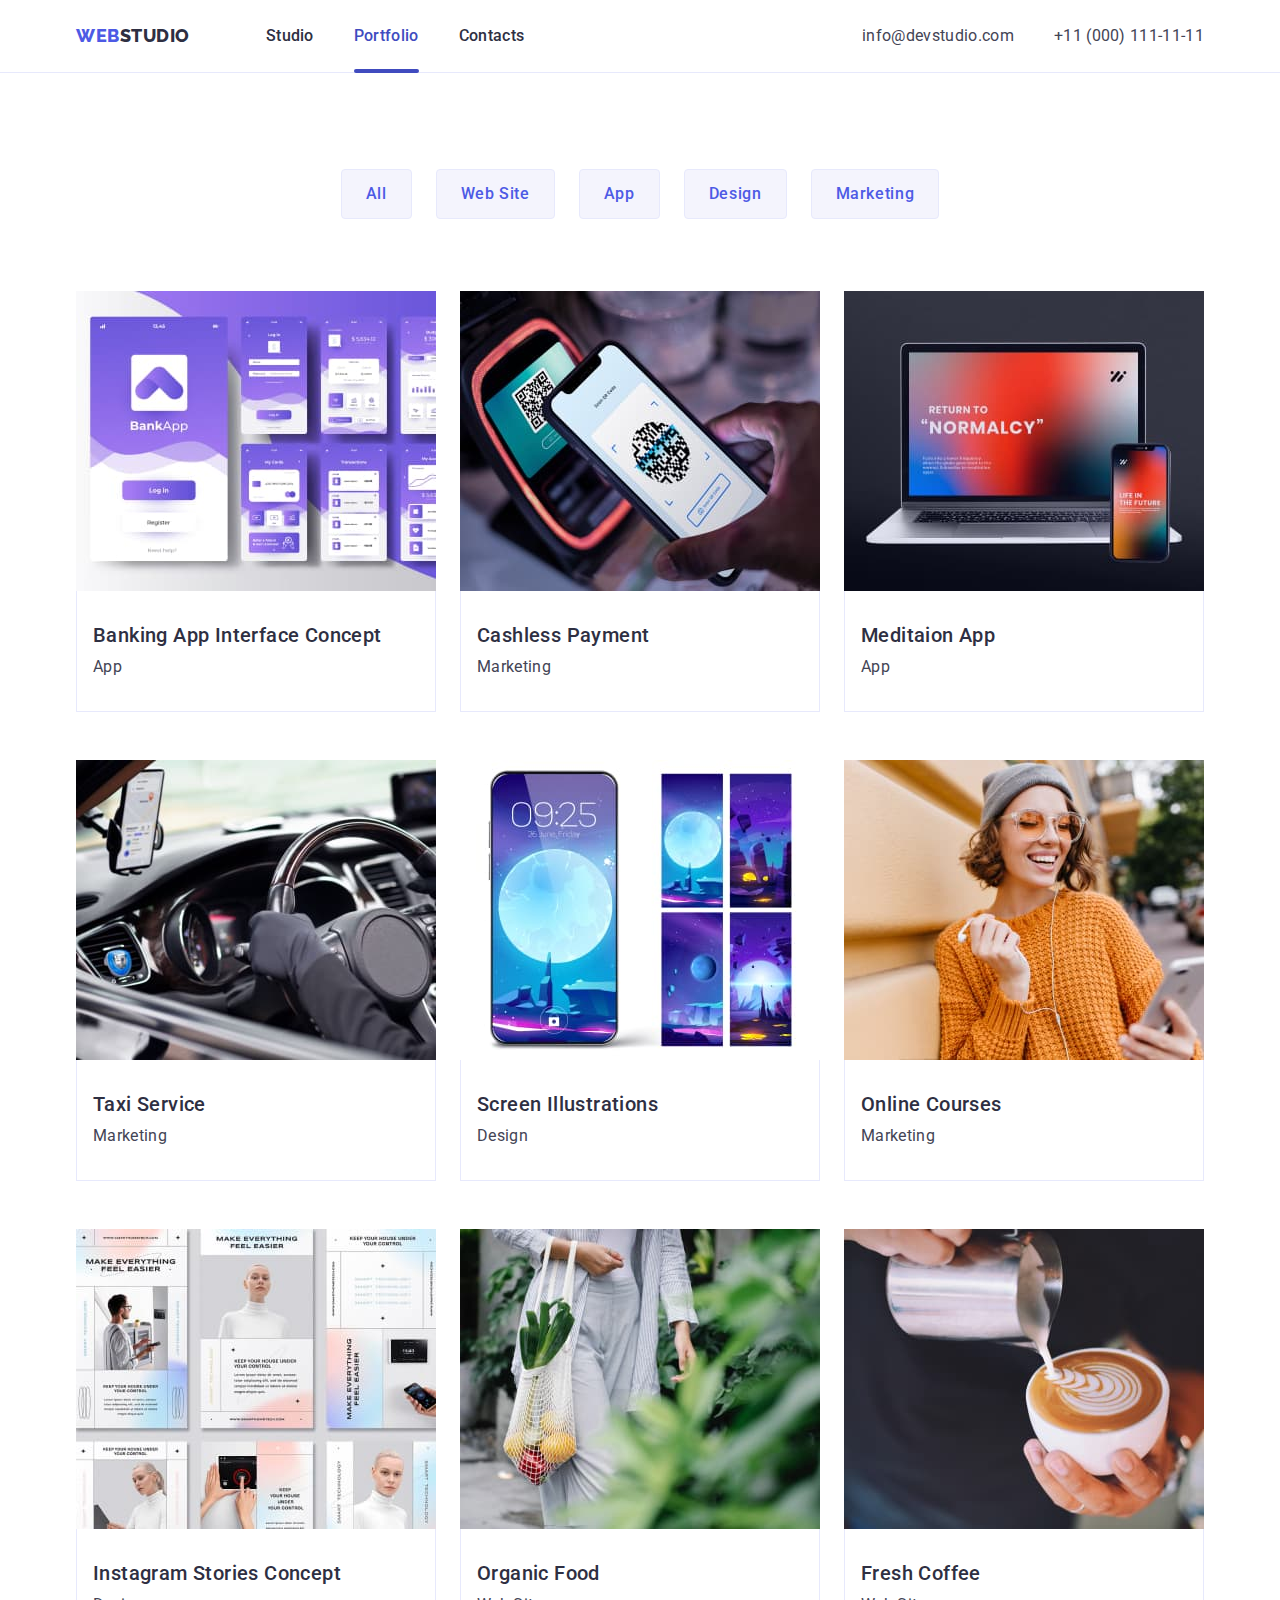
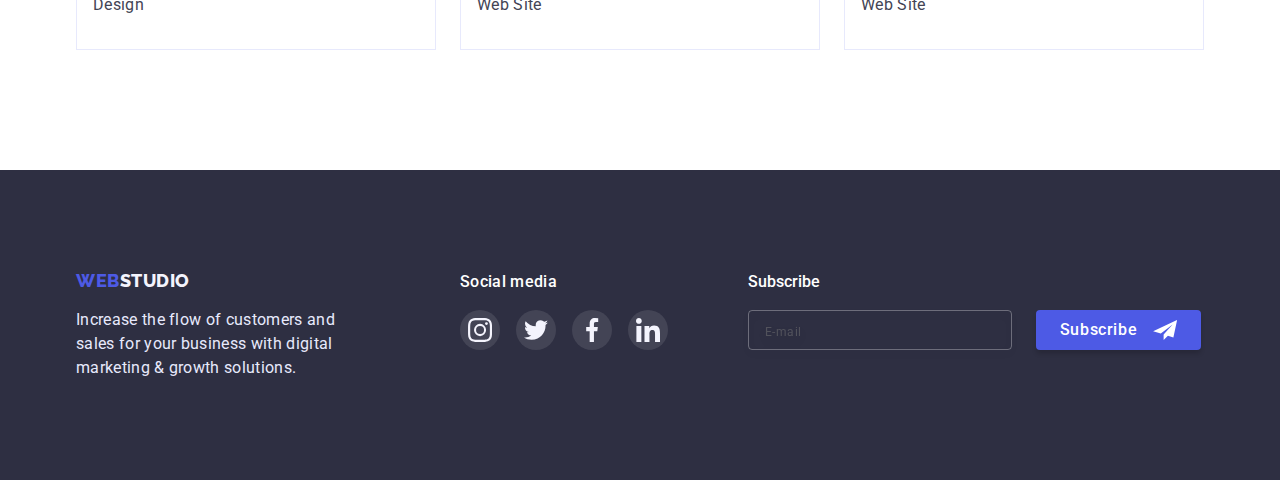
==== portfolio.html @ fbbad558 "Initial commit" ====
<!DOCTYPE html>
<html lang="en">
  <head>
    <meta charset="UTF-8" />
    <meta http-equiv="X-UA-Compatible" content="IE=edge" />
    <meta name="viewport" content="width=device-width, initial-scale=1.0" />
    <title>WebStudio)</title>

    <link rel="preconnect" href="https://fonts.googleapis.com" />
    <link rel="preconnect" href="https://fonts.gstatic.com" crossorigin />
    <link
      href="https://fonts.googleapis.com/css2?family=Raleway:wght@800&family=Roboto:wght@400;500;700;900&display=swap"
      rel="stylesheet"
    />
    <link
      rel="stylesheet"
      href="https://cdnjs.cloudflare.com/ajax/libs/modern-normalize/1.1.0/modern-normalize.css"
    />
    <link rel="stylesheet" href="./css/style.css" />
  </head>
  <body>
    <!--Шапка сайта -->
    <header class="header">
      <div class="container">
        <nav class="main-nav">
          <!-- Logo -->
          <a href="./index.html" class="header-logo"
            ><span class="header-logo-web"> Web</span>Studio</a
          >
          <!-- Navigation -->
          <ul class="nav-list list">
            <li class="nav-item">
              <a href="./index.html" class="nav-link">Studio</a>
            </li>
            <li class="nav-item">
              <a class="nav-link current" href="./portfolio.html">Portfolio</a>
            </li>
            <li class="nav-item">
              <a class="nav-link" href="">Contacts</a>
            </li>
          </ul>

          <!-- Contacts -->
          <address class="address">
            <ul class="address list">
              <li>
                <a href="mailto:info@devstudio.com" class="address-mailto"
                  >info@devstudio.com</a
                >
              </li>
              <li>
                <a href="tel:+110001111111" class="address-tel"
                  >+11 (000) 111-11-11</a
                >
              </li>
            </ul>
          </address>
        </nav>
      </div>
    </header>
    <main>
      <section class="project-list">
        <div class="container">
          <h1 class="visually-hidden">Portfolio</h1>
          <!-- Фильтр -->
          <ul class="filter list">
            <li class="item">
              <button type="button" class="filter-btn">All</button>
            </li>
            <li class="item">
              <button type="button" class="filter-btn">Web Site</button>
            </li>
            <li class="item">
              <button type="button" class="filter-btn">App</button>
            </li>
            <li class="item">
              <button type="button" class="filter-btn">Design</button>
            </li>
            <li class="item">
              <button type="button" class="filter-btn">Marketing</button>
            </li>
          </ul>
          <!-- Примеры работ -->
          <ul class="project list">
            <li class="item">
              <a href="" class="project-link">
                <div class="project-card-cover">
                  <img src="./images/img8.jpg" alt="Banking" width="360" />

                  <p class="project-card-text">
                    14 Stylish and User-Friendly App Design Concepts · Task
                    Manager App · Calorie Tracker App · Exotic Fruit Ecommerce
                    App · Cloud Storage App
                  </p>
                </div>
                <div class="project-card">
                  <h2 class="project-title">Banking App Interface Concept</h2>
                  <p class="project-text">App</p>
                </div></a
              >
            </li>
            <li class="item">
              <a href="" class="project-link"
                ><div class="project-card-cover">
                  <img src="./images/img9.jpg" alt="Cashless" width="360" />
                  <p class="project-card-text">
                    14 Stylish and User-Friendly App Design Concepts · Task
                    Manager App · Calorie Tracker App · Exotic Fruit Ecommerce
                    App · Cloud Storage App
                  </p>
                </div>
                <div class="project-card">
                  <h2 class="project-title">Cashless Payment</h2>
                  <p class="project-text">Marketing</p>
                </div></a
              >
            </li>
            <li class="item">
              <a href="" class="project-link"
                ><div class="project-card-cover">
                  <img src="./images/img10.jpg" alt="Meditaion" width="360" />
                  <p class="project-card-text">
                    14 Stylish and User-Friendly App Design Concepts · Task
                    Manager App · Calorie Tracker App · Exotic Fruit Ecommerce
                    App · Cloud Storage App
                  </p>
                </div>
                <div class="project-card">
                  <h2 class="project-title">Meditaion App</h2>
                  <p class="project-text">App</p>
                </div></a
              >
            </li>
            <li class="item">
              <a href="" class="project-link"
                ><div class="project-card-cover">
                  <img src="./images/img11.jpg" alt="Taxi" width="360" />
                  <p class="project-card-text">
                    14 Stylish and User-Friendly App Design Concepts · Task
                    Manager App · Calorie Tracker App · Exotic Fruit Ecommerce
                    App · Cloud Storage App
                  </p>
                </div>
                <div class="project-card">
                  <h2 class="project-title">Taxi Service</h2>
                  <p class="project-text">Marketing</p>
                </div></a
              >
            </li>
            <li class="item">
              <a href="" class="project-link"
                ><div class="project-card-cover">
                  <img src="./images/img12.jpg" alt="Screen" width="360" />
                  <p class="project-card-text">
                    14 Stylish and User-Friendly App Design Concepts · Task
                    Manager App · Calorie Tracker App · Exotic Fruit Ecommerce
                    App · Cloud Storage App
                  </p>
                </div>
                <div class="project-card">
                  <h2 class="project-title">Screen Illustrations</h2>
                  <p class="project-text">Design</p>
                </div></a
              >
            </li>
            <li class="item">
              <a href="" class="project-link"
                ><div class="project-card-cover">
                  <img
                    src="./images/img13.jpg"
                    alt="Online Courses"
                    width="360"
                  />
                  <p class="project-card-text">
                    14 Stylish and User-Friendly App Design Concepts · Task
                    Manager App · Calorie Tracker App · Exotic Fruit Ecommerce
                    App · Cloud Storage App
                  </p>
                </div>
                <div class="project-card">
                  <h2 class="project-title">Online Courses</h2>
                  <p class="project-text">Marketing</p>
                </div></a
              >
            </li>
            <li class="item">
              <a href="" class="project-link"
                ><div class="project-card-cover">
                  <img
                    src="./images/img14.jpg"
                    alt="Instagram Stories"
                    width="360"
                  />
                  <p class="project-card-text">
                    14 Stylish and User-Friendly App Design Concepts · Task
                    Manager App · Calorie Tracker App · Exotic Fruit Ecommerce
                    App · Cloud Storage App
                  </p>
                </div>
                <div class="project-card">
                  <h2 class="project-title">Instagram Stories Concept</h2>
                  <p class="project-text">Design</p>
                </div></a
              >
            </li>
            <li class="item">
              <a href="" class="project-link"
                ><div class="project-card-cover">
                  <img
                    src="./images/img15.jpg"
                    alt="Organic Food"
                    width="360"
                  />
                  <p class="project-card-text">
                    14 Stylish and User-Friendly App Design Concepts · Task
                    Manager App · Calorie Tracker App · Exotic Fruit Ecommerce
                    App · Cloud Storage App
                  </p>
                </div>
                <div class="project-card">
                  <h2 class="project-title">Organic Food</h2>
                  <p class="project-text">Web Site</p>
                </div></a
              >
            </li>
            <li class="item">
              <a href="" class="project-link"
                ><div class="project-card-cover">
                  <img
                    src="./images/img16.jpg"
                    alt="Fresh Coffee"
                    width="360"
                  />
                  <p class="project-card-text">
                    14 Stylish and User-Friendly App Design Concepts · Task
                    Manager App · Calorie Tracker App · Exotic Fruit Ecommerce
                    App · Cloud Storage App
                  </p>
                </div>
                <div class="project-card">
                  <h2 class="project-title">Fresh Coffee</h2>
                  <p class="project-text">Web Site</p>
                </div></a
              >
            </li>
          </ul>
        </div>
      </section>
    </main>

    <!-- Footer -->
    <footer class="footer">
      <!-- Text footer -->
      <div class="footer-list container">
        <div class="logo-footer">
          <a href="./index.html" class="footer-logo"
            ><span class="footer-logo-text"> Web</span>Studio</a
          >
          <p class="footer-text">
            Increase the flow of customers and sales for your business with
            digital marketing & growth solutions.
          </p>
        </div>
        <!-- Social -->

        <div class="footer-social">
          <b class="social-text">Social media</b>
          <ul class="social-footer">
            <li class="social-item">
              <a class="footer-social-link" href=""
                ><svg width="24" height="24" class="social-icon">
                  <use href="./images/symbol-defs.svg#instagram"></use></svg
              ></a>
            </li>
            <li class="social-item">
              <a class="footer-social-link" href=""
                ><svg class="social-icon" width="24" height="24">
                  <use href="./images/symbol-defs.svg#twitter"></use></svg
              ></a>
            </li>
            <li class="social-item">
              <a class="footer-social-link" href=""
                ><svg class="social-icon" width="24" height="24">
                  <use href="./images/symbol-defs.svg#facebook"></use></svg
              ></a>
            </li>
            <li class="social-item">
              <a class="footer-social-link" href=""
                ><svg class="social-icon" width="24" height="24">
                  <use href="./images/symbol-defs.svg#linkedin"></use></svg
              ></a>
            </li>
          </ul>
        </div>
        <div class="footer-form-subskribe">
          <p class="footer-form-desc">Subscribe</p>
          <form class="footer-form-field">
            <input
              name="user_email"
              class="footer-form-input"
              placeholder="E-mail"
              required
            />
            <button type="submit" class="footer-btn-submit">
              Subscribe
              <span class="svg-subscribe-icon">
                <svg class="btn-subscribe-icon">
                  <use href="./images/icon.svg#subscribe-icon"></use></svg
              ></span>
            </button>
          </form>
        </div>
      </div>
    </footer>
  </body>
</html>
---- css/style.css ----
:root {
  --primary-text-color: #434455;
  --title-text-color: #2e2f42;
  --background-color: #ffffff;
  --active-color: #404bbf;
  --background-hero-color: #2e2f42;
  --hero-title-color: #ffffff;
  --header-logo-color: #4d5ae5;
  --hero-btn-text: #ffffff;
  --footer-logo-color: #f4f4fd;
  --footer-logo-text: #4d5ae5;
  --background-footer-color: #2e2f42;
  --footer-text-color: #e7e9fc;
  --backgroud-filter-btn: #f4f4fd;
  --filter-btn-color: #4d5ae5;
  --footer-social-active: #31d0aa;
  --client-border: #8e8f99;
  --clien-link-color: #afb1b8;
}

body {
  font-family: 'Roboto', sans-serif;
  background-color: var(--background-color);
}

ul {
  margin: 0;
  padding: 0;
}

h1,
h2,
h3,
h4,
h5,
h6,
p {
  margin: 0;
}
img {
  display: block;
  max-width: 100%;
  height: auto;
}
.container {
  max-width: 1158px;
  padding: 0 15px;
  margin: 0 auto;
}
/* .current:active {
  color: var(--active-color);
} */
.nav-list .nav-link:hover,
.nav-list .nav-link:focus {
  color: var(--active-color);
  transition: color 250ms cubic-bezier(0.4, 0, 0.2, 1);
}
.nav-list .nav-link.current {
  color: var(--active-color);
}
.list {
  list-style: none;
}

.nav-list {
  display: flex;
}
.nav-list li {
  margin-right: 40px;
}
.nav-list .nav-item:last-child {
  margin-right: 0px;
}
.main-nav {
  display: flex;
  align-items: center;
  padding-top: 24px;
  padding-bottom: 24px;
}

.address {
  display: flex;
}

.hero-btn:hover,
.hero-btn:focus {
  color: var(--hero-btn-text);
  background-color: var(--active-color);
}
.address-mailto:hover,
.address-mailto:focus {
  color: var(--active-color);
}
.address-tel:hover,
.address-tel:focus {
  color: var(--active-color);
}

.filter-btn:hover,
.filter-btn:focus {
  color: #ffffff;
  background-color: var(--active-color);
  box-shadow: 0px 3px 1px rgba(0, 0, 0, 0.1), 0px 2px 1px rgba(0, 0, 0, 0.08),
    0px 2px 2px rgba(0, 0, 0, 0.12);
  border-radius: 4px;
  border-color: transparent;
}
/* Header */
.header {
  border-bottom: 1px solid var(--footer-text-color);
}
.header-logo {
  font-family: 'Raleway', sans-serif;
  font-weight: 800;
  font-size: 18px;
  line-height: 1.33;
  color: var(--title-text-color);

  display: flex;
  letter-spacing: 0.03em;
  text-transform: uppercase;
  text-decoration: none;
  margin-right: 76px;
}
.header-logo-web {
  color: var(--header-logo-color);
}

.header-item {
  font-weight: 500;
  font-size: 16px;
  line-height: 1.5;
  letter-spacing: 0.02em;

  color: var(--title-text-color);
}
.nav-link {
  font-weight: 500;
  font-size: 16px;
  line-height: 1.5;
  letter-spacing: 0.02em;
  color: var(--title-text-color);
  text-decoration: none;
  cursor: pointer;
  display: block;
  position: relative;
}

.address {
  font-style: normal;
}
.address-mailto {
  font-size: 16px;
  line-height: 1.5;
  letter-spacing: 0.02em;
  color: var(--primary-text-color);
  text-decoration: none;
  transition: 250ms cubic-bezier(0.4, 0, 0.2, 1);
}
.address-tel {
  font-size: 16px;
  line-height: 1.5;
  letter-spacing: 0.02em;
  color: var(--primary-text-color);
  text-decoration: none;
}

/* Hero */
.hero {
  background-color: var(--background-hero-color);
  width: 1440px;
  padding-top: 188px;
  padding-bottom: 188px;
  background-repeat: no-repeat;
  background-image: linear-gradient(
      to right,
      rgba(46, 47, 66, 0.7),
      rgba(46, 47, 66, 0.7)
    ),
    url(../images/peopleoffice.jpg);
  background-position: center;
  margin-right: auto;
  margin-left: auto;
  background-size: cover;
}

.hero-title {
  font-weight: 700;
  font-size: 56px;
  line-height: 1.07;
  text-align: center;
  letter-spacing: 0.02em;
  color: var(--hero-title-color);
  width: 496px;
  margin-right: auto;
  margin-left: auto;
}
.hero-btn {
  background: var(--filter-btn-color);
  box-shadow: 0px 4px 4px rgba(0, 0, 0, 0.15);
  border-radius: 4px;
  border: none;
  padding-left: 800px;
}
.hero-btn {
  font-family: inherit;
  font-weight: 500;
  font-size: 16px;
  line-height: 1.5;
  display: flex;
  align-items: center;

  letter-spacing: 0.04em;
  color: var(--hero-btn-text);
  cursor: pointer;
  margin-top: 48px;
  padding: 16px 32px;
  margin-right: auto;
  margin-left: auto;
  transition: 250ms cubic-bezier(0.4, 0, 0.2, 1);
}
/* section1 */
.visually-hidden {
  position: absolute;
  white-space: nowrap;
  width: 1px;
  height: 1px;
  overflow: hidden;
  border: 0;
  padding: 0;
  clip: rect(0 0 0 0);
  clip-path: inset(50%);
  margin: -1px;
}
.section-title {
  font-weight: 500;
  font-size: 20px;
  line-height: 1.2;
  letter-spacing: 0.02em;
  color: var(--title-text-color);
  margin-bottom: 8px;
}
.section-text {
  font-size: 16px;
  line-height: 1.5;
  letter-spacing: 0.02em;
  color: var(--primary-text-color);
}
/* Чем занимаемся */
.fuature-title {
  font-weight: 700;
  font-size: 36px;
  line-height: 1.11;
  text-align: center;
  letter-spacing: 0.02em;
  text-transform: capitalize;
  color: var(--title-text-color);
  margin-bottom: 72px;
}
/* Команда */
.team {
  background-color: var(--footer-logo-color);
  padding-top: 120px;
  padding-bottom: 120px;
}
.team-title {
  font-weight: 700;
  font-size: 36px;
  line-height: 1.11;

  text-align: center;
  letter-spacing: 0.02em;
  text-transform: capitalize;

  color: var(--title-text-color);
  margin-bottom: 72px;
}
.team-name {
  font-weight: 500;
  font-size: 20px;
  line-height: 1.2;
  text-align: center;
  letter-spacing: 0.02em;
  color: var(--title-text-color);
  margin-bottom: 8px;
}
.team-text {
  font-size: 16px;
  line-height: 1.5;
  text-align: center;
  letter-spacing: 0.02em;
  color: var(--primary-text-color);
}
.footer {
  background-color: var(--background-footer-color);
  padding-top: 100px;
  padding-bottom: 100px;
}

.footer-logo {
  font-family: 'Raleway';
  font-weight: 800;
  font-size: 18px;
  line-height: 1.16;
  letter-spacing: 0.03em;
  text-transform: uppercase;
  color: var(--footer-logo-color);
  text-decoration: none;
  display: block;
}
.footer-logo-text {
  font-family: 'Raleway';
  font-weight: 800;
  font-size: 18px;
  line-height: 1.16;
  display: flex;
  align-items: center;
  letter-spacing: 0.03em;
  text-transform: uppercase;
  color: var(--footer-logo-text);
  display: inline-block;
}
.footer-text {
  font-size: 16px;
  line-height: 1.5;
  letter-spacing: 0.02em;
  color: var(--footer-text-color);
  width: 264px;
  margin-right: 0;
  margin-top: 16px;
  display: inline-block;
}
.social-text {
  display: block;
  font-weight: 500;
  font-size: 16px;
  line-height: 1.5;
  letter-spacing: 0.02em;

  color: var(--hero-btn-text);
}
/* Portfolio */
.filter-btn {
  background-color: var(--backgroud-filter-btn);
  border: 1px solid var(--footer-text-color);
  border-radius: 4px;
}
.filter-btn {
  font-weight: 500;
  font-size: 16px;
  line-height: 1.5;
  align-items: center;
  letter-spacing: 0.04em;
  color: var(--filter-btn-color);
  cursor: pointer;
  padding: 12px 24px;
  transition: 250ms cubic-bezier(0.4, 0, 0.2, 1);
}

/* Портфолио проэкты */
.project-title {
  font-weight: 500;
  font-size: 20px;
  line-height: 1.2;
  letter-spacing: 0.02em;
  color: var(--title-text-color);
  margin-bottom: 8px;
}
.project-text {
  font-size: 16px;
  line-height: 1.5;
  letter-spacing: 0.02em;
  color: var(--primary-text-color);
}
.address li {
  margin-right: 40px;
}
.address li:last-child {
  margin-right: 0px;
}
.address {
  margin-left: auto;
}
.advantages {
  display: flex;
  flex-direction: row;
}
.advantages-list {
  padding-top: 120px;

  padding-bottom: 120px;
}
.section-advantages .list li {
  width: 264px;
  height: 104px;
}
.advantages .item {
  margin-right: 24px;
  width: 264px;
}
.advantages .item:last-child {
  margin-right: 0px;
}
.fuature-list {
  display: flex;
}
.fuature-list .item {
  margin-right: 24px;
}
.fuature-list .item:last-child {
  margin-right: 0px;
}
.team-list {
  display: flex;
}
.team-list .item {
  margin-right: 24px;
  background-color: var(--background-color);
  box-shadow: 0px 1px 6px rgba(46, 47, 66, 0.08),
    0px 1px 1px rgba(46, 47, 66, 0.16), 0px 2px 1px rgba(46, 47, 66, 0.08);
  border-radius: 0px 0px 4px 4px;
}
.team-list .item:last-child {
  margin-right: 0px;
}
.card-content {
  padding-top: 32px;
  padding-bottom: 32px;
  padding-left: 16px;
  padding-right: 16px;
}
.filter {
  display: flex;

  flex-wrap: wrap;
  justify-content: center;
  margin-bottom: 72px;
}
.filter .item {
  margin-right: 24px;
}
.filter .item:last-child {
  margin-right: 0px;
}
.project {
  display: flex;
  flex-wrap: wrap;
}
.project .item {
  width: 360px;
  margin-right: 24px;
  margin-bottom: 48px;
}
.project > .item:nth-child(3n) {
  margin-right: 0px;
}

.fuature {
  padding-bottom: 120px;
}
.project .item:nth-last-child(-n + 3) {
  margin-bottom: 0px;
}
.project-card {
  padding-top: 32px;
  padding-bottom: 32px;
  padding-left: 16px;
  border: 1px solid var(--footer-text-color);
  border-top: none;
}
.project-link:hover,
.project-link:focus {
  box-shadow: 0px 1px 6px rgba(46, 47, 66, 0.08),
    0px 1px 1px rgba(46, 47, 66, 0.16), 0px 2px 1px rgba(46, 47, 66, 0.08);
}
.project-link {
  text-decoration: none;
  display: block;
  transition: 250ms cubic-bezier(0.4, 0, 0.2, 1);
}
.project-list {
  padding-top: 96px;
  padding-bottom: 120px;
}
.advantages > .item::before {
  display: block;
  content: '';
  height: 112px;
  margin-bottom: 8px;
  background-color: var(--footer-logo-color);
  border-radius: 4px;
  background-position: center;
  background-repeat: no-repeat;
}
.icon-antenna::before {
  background-image: url(../images/antenna.svg);
}
.icon-clock::before {
  background-image: url(../images/clock.svg);
}
.icon-diagram::before {
  background-image: url(../images/diagram.svg);
}
.icon-astronaut::before {
  background-image: url(../images/astronaut.svg);
}
.social {
  display: flex;
  margin-top: 8px;
  gap: 24px;
  justify-content: space-between;
  align-items: center;

  padding: 0;
}
.social-link {
  display: flex;
  justify-content: center;
  align-items: center;
  width: 40px;
  height: 40px;
  background-color: var(--filter-btn-color);
  border-radius: 50%;
  margin: 0;
  padding: 0;
  border: none;
  color: var(--backgroud-filter-btn);
  transition: 250ms cubic-bezier(0.4, 0, 0.2, 1);
}
.social-item {
  list-style: none;
}
.social-link:hover,
.social-link:focus {
  background-color: var(--active-color);
}
.social-icon {
  fill: currentColor;
}
.footer-list {
  display: flex;
  align-items: baseline;
}

.footer-social {
  margin-left: 120px;
}
.footer-social-link {
  display: flex;
  justify-content: center;
  align-items: center;
  width: 40px;
  height: 40px;
  background-color: rgba(255, 255, 255, 0.1);
  border-radius: 50%;
  margin: 0;
  padding: 0;
  color: var(--backgroud-filter-btn);
  transition: 250ms cubic-bezier(0.4, 0, 0.2, 1);
}
.social-footer {
  display: flex;
  margin-top: 16px;
  gap: 16px;
  justify-content: space-between;
  align-items: center;

  padding: 0;
}
.footer-social-link:hover,
.footer-social-link:focus {
  background-color: var(--footer-social-active);
}
.customers {
  padding-top: 130px;
  padding-bottom: 120px;
}
.client {
  display: flex;
  gap: 24px;
  padding: 0;
}
.client-list {
  list-style: none;
  width: 168px;
  height: 88px;
}
.client-item {
  fill: currentColor;
}

.client-item {
  color: var(--clien-link-color);
  transition: 250ms cubic-bezier(0.4, 0, 0.2, 1);
}

.client-link {
  width: 100%;
  height: 100%;
  display: flex;
  border: 1px solid var(--client-border);
  border-radius: 4px;
  align-items: center;
  justify-content: center;
  transition: 250ms cubic-bezier(0.4, 0, 0.2, 1);
}
.client-link:is(:hover, :focus) {
  border-color: var(--active-color);
  border: 1px solid var(--active-color);
  border-radius: 4px;
}
.client-link:is(:hover, :focus) .client-item {
  fill: var(--active-color);
}
.nav-link::after {
  content: '';
  position: absolute;
  width: 100%;
  height: 4px;
  background: var(--active-color);
  border-radius: 2px;
  left: 0;
  bottom: -25px;
  opacity: 0;
  transition: opacity 250ms cubic-bezier(0.4, 0, 0.2, 1);
}

.nav-link:hover:after {
  opacity: 1;
  /* transition: opacity 250ms cubic-bezier(0.4, 0, 0.2, 1); */
}
.nav-link:focus:after {
  opacity: 1;
  /* transition: opacity 250ms cubic-bezier(0.4, 0, 0.2, 1); */
}
.nav-link.current::after {
  opacity: 1;
}
.nav-link {
  transition: 250ms cubic-bezier(0.4, 0, 0.2, 1);
}

.project-card-cover {
  position: relative;
  width: 100%;
  height: 100%;

  overflow: hidden;
  content: '';
  /* transform: translateY(100%); */
  background-color: var(--filter-btn-color);
  /* transition: transform 250ms cubic-bezier(0.4, 0, 0.2, 1); */
}
img {
  display: block;
}
.project-card-text {
  font-size: 16px;
  line-height: 1.5;
  height: 100%;
  letter-spacing: 0.02em;
  position: absolute;
  top: 0;
  left: 0;
  padding-top: 40px;
  padding-left: 32px;
  padding-right: 32px;

  transform: translateY(100%);
  background-color: var(--filter-btn-color);
  transition: transform 250ms cubic-bezier(0.4, 0, 0.2, 1);
  color: var(--backgroud-filter-btn);
}
.project-link:hover .project-card-text,
.project-link:focus .project-card-text {
  transform: translateY(0%);
}

.backdrop {
  position: fixed;
  top: 0;
  left: 0;
  width: 100%;
  height: 100%;
  background-color: rgba(46, 47, 66, 0.4);
  opacity: 1;
  transition: opacity 250ms cubic-bezier(0.4, 0, 0.2, 1);
}
.modal {
  width: 408px;
  height: 584px;
  position: absolute;
  top: 50%;
  left: 50%;
  background: #fcfcfc;
  box-shadow: 0px 1px 1px rgba(0, 0, 0, 0.14), 0px 1px 3px rgba(0, 0, 0, 0.12),
    0px 2px 1px rgba(0, 0, 0, 0.2);
  border-radius: 4px;
  transform: translate(-50%, -50%);
  transition: 250ms cubic-bezier(0.4, 0, 0.2, 1);
  padding: 72px 24px 24px;
}
.backdrop.is-hidden {
  opacity: 0;
  pointer-events: none;
  transition: opacity 250ms cubic-bezier(0.4, 0, 0.2, 1);
}

.modal-btn {
  position: absolute;
  top: 24px;
  right: 24px;
  width: 24px;
  height: 24px;
  background: var(--footer-text-color);
  border: 1px solid rgba(0, 0, 0, 0.1);
  border-radius: 50%;

  display: flex;
  align-items: center;
  justify-content: center;
  cursor: pointer;

  transition: 250ms cubic-bezier(0.4, 0, 0.2, 1);
}
.modal-btn:hover,
.modal-btn:focus {
  background: var(--active-color);
}
.modal-btn:hover .modal-icon,
.modal-btn:focus .modal-icon {
  fill: #ffffff;
}
.modal-text {
  display: block;

  margin-bottom: 16px;
  font-weight: 500;
  font-size: 16px;
  line-height: 1.5;

  text-align: center;
  letter-spacing: 0.02em;

  color: var(--background-footer-color);
}
.form-field {
  display: block;
  margin-bottom: 8px;
  position: relative;
}
/* .form-input {
  width: 360px;
  height: 40px;
  margin-top: 4px;
  border: 1px solid rgba(33, 33, 33, 0.2);
  border-radius: 4px;
} */
.form-input {
  width: 100%;
  height: 40px;
  padding-left: 38px;
  outline: none;
  border: 1px solid rgba(33, 33, 33, 0.2);
  border-radius: 4px;
  transition: border-color 250ms cubic-bezier(0.4, 0, 0.2, 1);
}
.form-label {
  display: block;
  font-size: 12px;
  line-height: 1.17;

  letter-spacing: 0.04em;

  color: var(--client-border);
}
.textarea {
  display: block;

  margin-bottom: 16px;
}
.textarea-backdrop {
  display: block;
  padding: 8px 16px;
  width: 100%;
  height: 120px;
  left: 0px;
  top: 216px;
  margin-top: 4px;

  border: 1px solid rgba(33, 33, 33, 0.2);
  border-radius: 4px;
  resize: none;
  transition: border-color 250ms cubic-bezier(0.4, 0, 0.2, 1);
}

.checkbox {
  /* padding-left: 24px; */
  display: flex;
  -webkit-appearance: none;
  -moz-appearance: none;
  appearance: none;
}
.checkbox-input {
  display: inline-block;
  -webkit-appearance: none;
  -moz-appearance: none;
  appearance: none;
  position: relative;
}
.textarea > .textarea-backdrop::placeholder {
  font-size: 12px;
  line-height: 1.17;

  letter-spacing: 0.04em;

  color: rgba(117, 117, 117, 0.5);
}
.form-button {
  margin-top: 24px;
  display: block;
  margin-left: auto;
  margin-right: auto;
}

.form-button {
  background: var(--filter-btn-color);
  border-radius: 4px;
  cursor: pointer;
  border: none;
  font-weight: 500;
  font-size: 16px;
  line-height: 1.5;
  letter-spacing: 0.04em;
  width: 169px;
  height: 56px;

  color: var(--background-color);
  transition-property: background-color;
  transition-duration: 250ms;
  transition-timing-function: cubic-bezier(0.4, 0, 0.2, 1);
}
.form-button:hover,
.form-button:focus {
  background: var(--active-color);
}
.form-icon {
  position: absolute;
  top: 50%;
  left: 19px;
  transform: translate(0, -50%);
  display: block;
  padding: 0;
  transition: fill 250ms cubic-bezier(0.4, 0, 0.2, 1);
}
.modal-form-icon {
  display: block;
  position: relative;
  margin-top: 4px;
}
.checkbox-label:after {
  content: '';
  display: inline-block;
  width: 16px;
  height: 16px;
  cursor: pointer;
  margin-right: 8px;
  border: 1.25px solid var(--background-footer-color);
  border-radius: 2px;
  position: absolute;
  left: 24px;
}
.checkbox-label {
  display: flex;
  align-items: center;
  font-size: 12px;
  line-height: 1.17;
  letter-spacing: 0.04em;
  margin-left: 24px;
  color: #757575;
}
.checkbox-input:checked + .checkbox-label:after {
  background-color: var(--active-color);
  border: none;
  background-image: url(../images/click.svg);
  background-position: center;
  background-repeat: no-repeat;
  background-size: contain;
}
.form-input:focus + .form-icon {
  fill: var(--filter-btn-color);
}
.form-input:focus {
  border-color: var(--filter-btn-color);
}

.footer-form-subskribe {
  margin-left: 80px;
}

.footer-form-field {
  display: flex;
}

.footer-form-desc {
  display: block;
  font-weight: 500;
  font-size: 16px;
  line-height: 1.5;
  margin-bottom: 16px;
  color: var(--background-color);
}

.footer-form-input {
  padding-left: 16px;
  display: block;
  color: var(--background-color);
  background: none;
  outline: none;
  border: 1px solid rgba(255, 255, 255, 0.3);
  filter: drop-shadow(0px 4px 4px rgba(0, 0, 0, 0.15));
  border-radius: 4px;
  width: 264px;
  height: 40px;
  transition: fill 2500ms cubic-bezier(0.4, 0, 0.2, 1);
}

.footer-form-input::placeholder {
  font-size: 12px;
  line-height: 1.2;
  letter-spacing: 0.04em;
  color: rgba(117, 117, 117, 0.5);
}

.footer-form-input:focus {
  border-color: var(--active-color);
}

.footer-btn-submit {
  font-family: inherit;
  font-weight: 500;
  font-size: 16px;
  line-height: 1.5;
  letter-spacing: 0.04em;
  width: 165px;
  height: 40px;
  display: flex;
  flex-direction: row;
  justify-content: center;
  align-items: center;
  margin-left: 24px;
  padding: 0;

  color: var(--background-color);
  background: var(--filter-btn-color);
  box-shadow: 0px 4px 4px rgba(0, 0, 0, 0.15);
  border-radius: 4px;
  border: none;
  cursor: pointer;
  transition-property: background-color;
  transition-duration: 250ms;
  transition-timing-function: cubic-bezier(0.4, 0, 0.2, 1);
}
.svg-subscribe-icon {
  width: 24px;
  height: 20px;
  justify-content: center;
  align-items: center;
  margin-left: 16px;
}

.btn-subscribe-icon {
  width: 24px;
  height: 20px;
}

.footer-btn-submit:hover,
.footer-btn-submit:focus {
  background: var(--active-color);
}
.textarea:focus {
  border-color: var(--active-color);
  outline: none;
}
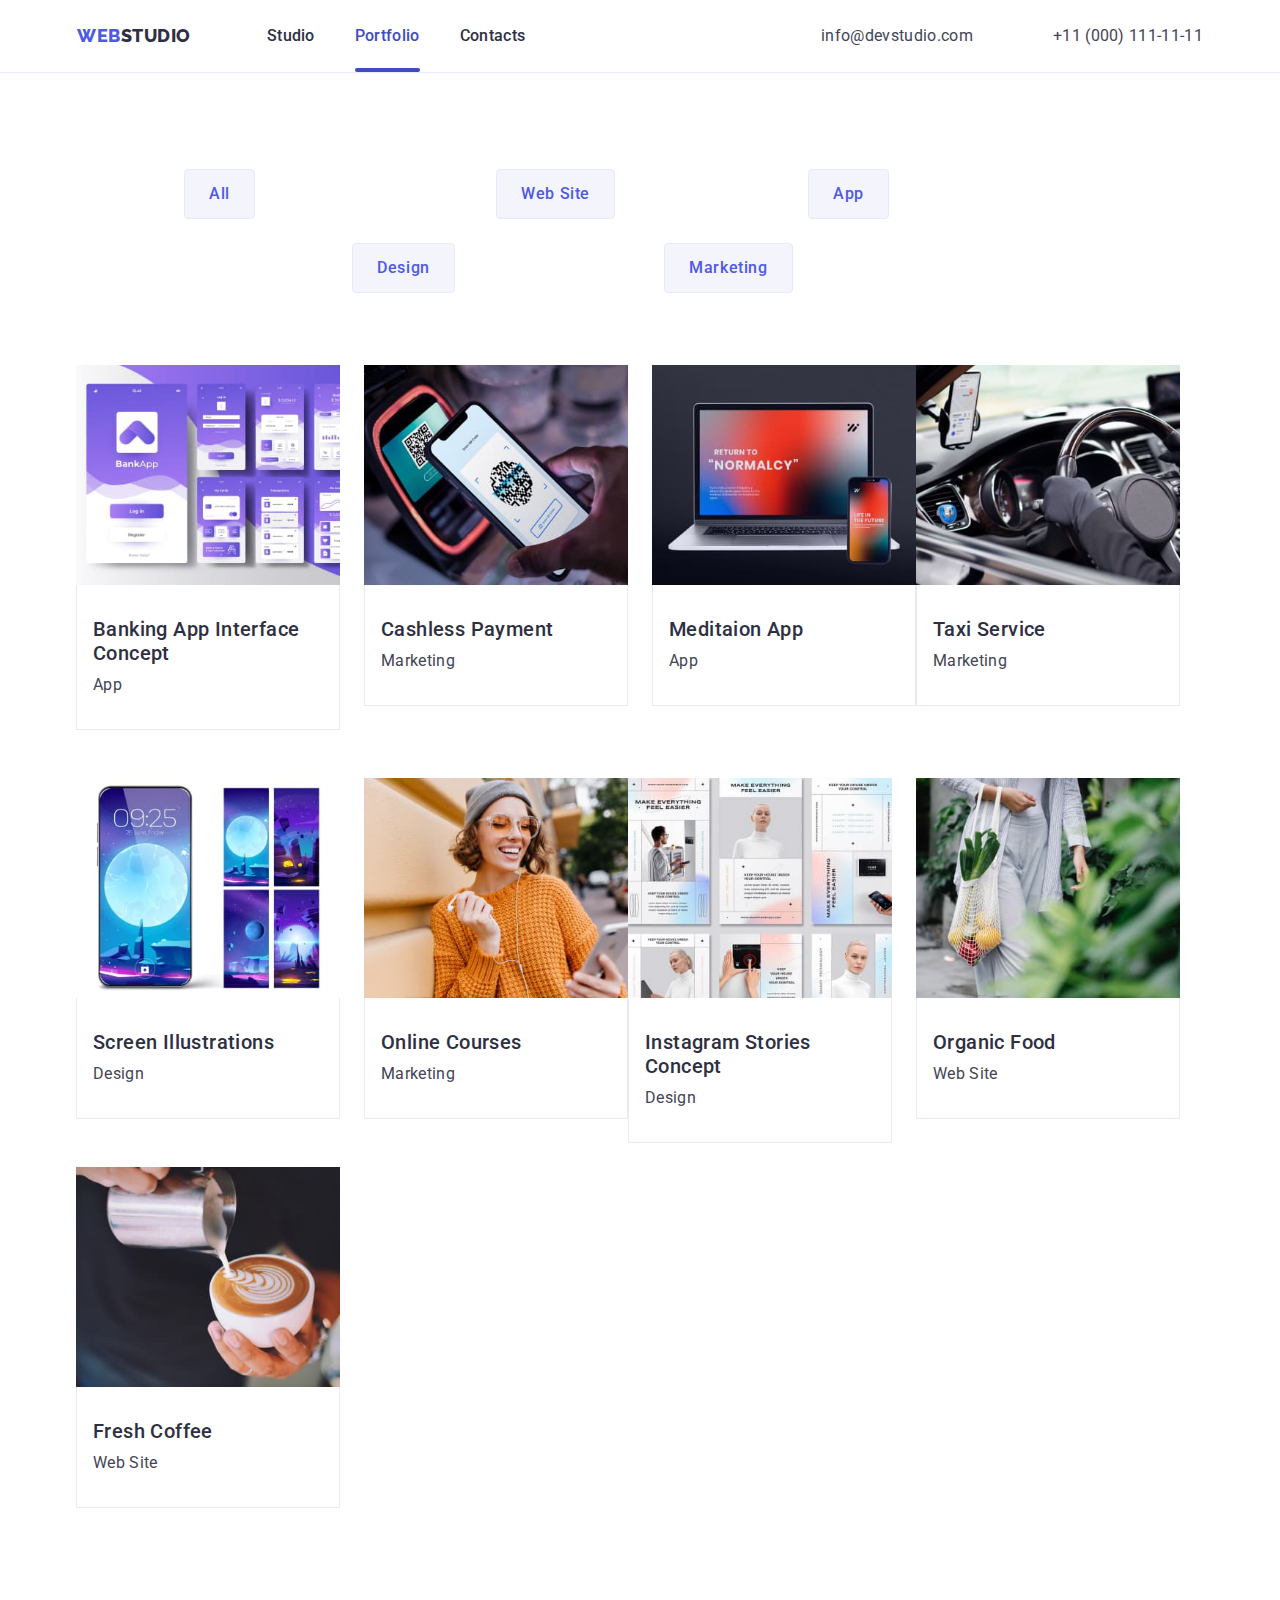
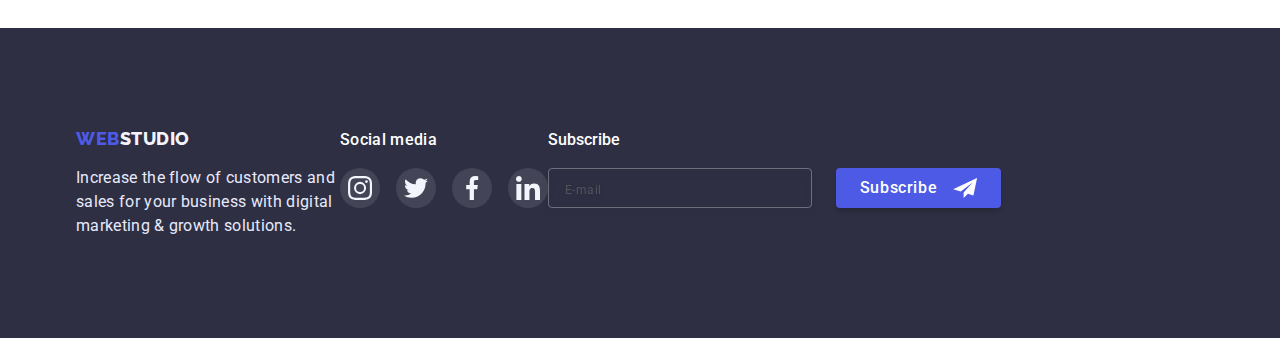
==== commit 834191b3: "com" ====
--- a/portfolio.html
+++ b/portfolio.html
@@ -17,14 +17,17 @@
       href="https://cdnjs.cloudflare.com/ajax/libs/modern-normalize/1.1.0/modern-normalize.css"
     />
     <link rel="stylesheet" href="./css/style.css" />
+    <link rel="stylesheet" href="./css/mobile.css" />
+    <link rel="stylesheet" href="./css/tablet.css" />
+    <link rel="stylesheet" href="./css/desktop.css" />
   </head>
   <body>
     <!--Шапка сайта -->
     <header class="header">
-      <div class="container">
+      <div class="container header-container">
         <nav class="main-nav">
           <!-- Logo -->
-          <a href="./index.html" class="header-logo"
+          <a href="./index.html" class="header-logo logo"
             ><span class="header-logo-web"> Web</span>Studio</a
           >
           <!-- Navigation -->
@@ -42,14 +45,16 @@
 
           <!-- Contacts -->
           <address class="address">
-            <ul class="address list">
+            <ul class="address-list list">
               <li>
-                <a href="mailto:info@devstudio.com" class="address-mailto"
+                <a
+                  href="mailto:info@devstudio.com"
+                  class="address-mailto address-link"
                   >info@devstudio.com</a
                 >
               </li>
               <li>
-                <a href="tel:+110001111111" class="address-tel"
+                <a href="tel:+110001111111" class="address-tel address-link"
                   >+11 (000) 111-11-11</a
                 >
               </li>
@@ -183,7 +188,7 @@
                 </div></a
               >
             </li>
-            <li class="item">
+            <li class="item card">
               <a href="" class="project-link"
                 ><div class="project-card-cover">
                   <img
--- a/css/style.css
+++ b/css/style.css
@@ -17,7 +17,14 @@
   --client-border: #8e8f99;
   --clien-link-color: #afb1b8;
 }
-
+@media screen and (max-width: 1199px) {
+  .item > .thumb {
+    display: none;
+  }
+  .section-tech {
+    display: none;
+  }
+}
 body {
   font-family: 'Roboto', sans-serif;
   background-color: var(--background-color);
@@ -74,8 +81,8 @@
 .main-nav {
   display: flex;
   align-items: center;
-  padding-top: 24px;
-  padding-bottom: 24px;
+  /* padding-top: 24px;
+  padding-bottom: 24px; */
 }
 
 .address {
@@ -395,7 +402,6 @@
   height: 104px;
 }
 .advantages .item {
-  margin-right: 24px;
   width: 264px;
 }
 .advantages .item:last-child {
@@ -414,7 +420,7 @@
   display: flex;
 }
 .team-list .item {
-  margin-right: 24px;
+  /* margin-right: 24px; */
   background-color: var(--background-color);
   box-shadow: 0px 1px 6px rgba(46, 47, 66, 0.08),
     0px 1px 1px rgba(46, 47, 66, 0.16), 0px 2px 1px rgba(46, 47, 66, 0.08);
@@ -423,6 +429,7 @@
 .team-list .item:last-child {
   margin-right: 0px;
 }
+
 .card-content {
   padding-top: 32px;
   padding-bottom: 32px;
@@ -482,7 +489,7 @@
   padding-top: 96px;
   padding-bottom: 120px;
 }
-.advantages > .item::before {
+/* .advantages > .item::before {
   display: block;
   content: '';
   height: 112px;
@@ -491,8 +498,8 @@
   border-radius: 4px;
   background-position: center;
   background-repeat: no-repeat;
-}
-.icon-antenna::before {
+} */
+/* .icon-antenna::before {
   background-image: url(../images/antenna.svg);
 }
 .icon-clock::before {
@@ -503,6 +510,15 @@
 }
 .icon-astronaut::before {
   background-image: url(../images/astronaut.svg);
+} */
+.thumb {
+  background-color: var(--footer-logo-color);
+  display: flex;
+  justify-content: center;
+  align-items: center;
+  height: 112px;
+  margin-bottom: 8px;
+  border-radius: 4px;
 }
 .social {
   display: flex;
@@ -542,9 +558,9 @@
   align-items: baseline;
 }
 
-.footer-social {
+/* .footer-social {
   margin-left: 120px;
-}
+} */
 .footer-social-link {
   display: flex;
   justify-content: center;
@@ -620,7 +636,7 @@
   background: var(--active-color);
   border-radius: 2px;
   left: 0;
-  bottom: -25px;
+  bottom: -24px;
   opacity: 0;
   transition: opacity 250ms cubic-bezier(0.4, 0, 0.2, 1);
 }
@@ -653,6 +669,8 @@
 }
 img {
   display: block;
+  max-width: 100%;
+  height: auto;
 }
 .project-card-text {
   font-size: 16px;
@@ -689,6 +707,8 @@
 .modal {
   width: 408px;
   height: 584px;
+  max-width: 392px;
+  max-height: 586px;
   position: absolute;
   top: 50%;
   left: 50%;
@@ -894,9 +914,9 @@
   border-color: var(--filter-btn-color);
 }
 
-.footer-form-subskribe {
+/* .footer-form-subskribe {
   margin-left: 80px;
-}
+} */
 
 .footer-form-field {
   display: flex;
--- a/css/mobile.css
+++ b/css/mobile.css
@@ -0,0 +1,52 @@
+.mobile-menu-open {
+  width: 32px;
+  height: 22px;
+  border: none;
+  background-color: transparent;
+  padding: 0;
+}
+.mobile-menu-open {
+  stroke: var(--background-hero-color);
+}
+@media screen and (min-width: 480px) {
+  .container {
+    min-width: 426px;
+  }
+  .team-container {
+    max-width: 294px;
+  }
+  .first-section-title {
+    width: 320px;
+  }
+  .team-list {
+    margin: 0 auto;
+    display: flex;
+    flex-direction: column;
+    align-items: center;
+    justify-content: center;
+    flex-wrap: nowrap;
+    row-gap: 72px;
+  }
+}
+
+@media screen and (min-width: 428px) {
+  .first-section {
+    background-image: linear-gradient(
+        rgba(46, 47, 66, 0.7),
+        rgba(46, 47, 66, 0.7)
+      ),
+      url(../images1/background-tablet.jpg);
+  }
+
+  @media (min-device-pixel-ratio: 2),
+    (min-resolution: 192dpi),
+    (min-resolution: 2dppx) {
+    .first-section {
+      background-image: linear-gradient(
+          rgba(46, 47, 66, 0.7),
+          rgba(46, 47, 66, 0.7)
+        ),
+        url(../images1/background-tablet-2x.jpg);
+    }
+  }
+}
--- a/css/tablet.css
+++ b/css/tablet.css
@@ -0,0 +1,230 @@
+@media screen and (min-width: 768px) {
+  .container {
+    max-width: 766px;
+  }
+
+  /* --------------------NAVIGATION-------------------- */
+  .nav-list.list {
+    display: flex;
+    align-items: center;
+    /* gap: 40px; */
+  }
+
+  .nav-item {
+    display: inline-block;
+  }
+
+  .header-container {
+    justify-content: space-between;
+    width: 100%;
+    padding: 0 16px;
+  }
+
+  header .logo {
+    margin-right: 120px;
+  }
+
+  .header-logo {
+    padding-top: 24px;
+    padding-bottom: 24px;
+  }
+
+  .address {
+    font-style: normal;
+    display: block;
+    font-family: inherit;
+    font-size: 12px;
+    line-height: 1.17;
+    letter-spacing: 0.02em;
+  }
+
+  .address-list {
+    display: flex;
+    flex-direction: column;
+    gap: 6px;
+  }
+
+  .address-list .address-link {
+    color: var(--primary-text-color);
+
+    display: block;
+    padding: 0;
+    transition-property: color;
+    transition-duration: 250ms;
+    transition-timing-function: cubic-bezier(0.4, 0, 0.2, 1);
+  }
+
+  .nav-list .link {
+    color: var(--primary-text-color);
+    font-weight: 500;
+    font-size: 16px;
+    line-height: 1.5;
+    letter-spacing: 0.02em;
+
+    transition-property: color;
+    transition-duration: 250ms;
+    transition-timing-function: cubic-bezier(0.4, 0, 0.2, 1);
+  }
+
+  /* .nav-list .link:hover,
+  .nav-list .link:focus {
+    color: var(--active-color);
+  }
+
+  .nav-list .link.current {
+    color: var(--active-color);
+    position: relative;
+  } */
+
+  /* .nav-list .link.current::after {
+    content: '';
+    display: inline-block;
+    margin: 0;
+    padding: 0;
+    width: 100%;
+    height: 4px;
+    background-color: var(--active-color);
+    border-radius: 2px;
+    position: absolute;
+    left: 0;
+    bottom: 0;
+  } */
+
+  .address-list .address-link:hover,
+  .address-list .address-link:focus {
+    color: var(--active-color);
+  }
+
+  /* ----------------First section ------------------ */
+
+  .hero-title {
+    width: 496px;
+    font-size: 56px;
+    line-height: 1.07;
+    margin-bottom: 40px;
+  }
+  .first-section {
+    padding-bottom: 108px;
+    background-image: linear-gradient(
+        rgba(46, 47, 66, 0.7),
+        rgba(46, 47, 66, 0.7)
+      ),
+      url(../images/peopleoffice.jpg);
+  }
+
+  @media (min-device-pixel-ratio: 2),
+    (min-resolution: 192dpi),
+    (min-resolution: 2dppx) {
+    .first-section {
+      background-image: linear-gradient(
+          rgba(46, 47, 66, 0.7),
+          rgba(46, 47, 66, 0.7)
+        ),
+        url(../images/background-tablet-2x.jpeg);
+    }
+  }
+
+  /* --------------- section Our Team --------------- */
+  .team-container {
+    max-width: 582px;
+  }
+  .team-list {
+    flex-direction: row;
+    flex-wrap: wrap;
+    row-gap: 64px;
+    column-gap: 24px;
+  }
+  .item {
+    flex-basis: calc((100% - 24px) / 2);
+  }
+  .team-container {
+    padding-bottom: 104px;
+  }
+  /* ------------section benefit----------------- */
+  .advantages {
+    flex-wrap: wrap;
+    flex-direction: row;
+    row-gap: 72px;
+    column-gap: 24px;
+  }
+  .advantages.item {
+    width: calc((100% - 24px) / 2);
+  }
+  .section-title {
+    text-align: left;
+    text-transform: none;
+
+    font-weight: 700;
+    font-size: 36px;
+    line-height: 1.11;
+
+    letter-spacing: 0.02em;
+    text-transform: capitalize;
+  }
+
+  /* ---------------CUSTOMERS----------------- */
+  .customers {
+    max-width: 582px;
+    margin: 0 auto;
+  }
+  .client-list {
+    width: calc((100% - 48px) / 3);
+    flex-wrap: wrap;
+  }
+  .client {
+    column-gap: 24px;
+    display: flex;
+    flex-wrap: wrap;
+    justify-content: space-between;
+    align-items: center;
+    column-gap: 16px;
+    row-gap: 72px;
+  }
+  /* --------------MODAL------------------- */
+  .modal {
+    width: 100%;
+    height: 90%;
+    max-width: 408;
+  }
+  /* -----------------FOOTER----------------- */
+  .footer-wrap {
+    display: flex;
+    gap: 24px;
+    margin-bottom: 72px;
+  }
+  .footer-form-subskribe {
+    flex-direction: row;
+    align-items: flex-end;
+    gap: 24px;
+  }
+  .footer-list {
+    flex-direction: column;
+  }
+  .footer-logo-text {
+    margin-bottom: 0;
+  }
+  .footer-subscribe-input {
+    align-items: start;
+    margin-bottom: 0;
+    max-width: 264px;
+  }
+  footer .container {
+    max-width: 582px;
+  }
+  .logo {
+    align-self: start;
+  }
+  .footer-social {
+    align-items: start;
+  }
+  .subscribe-input {
+    width: 264px;
+  }
+  .filter-btn-list {
+    justify-content: center;
+  }
+  /* ------------PORTFOLIO------------ */
+  .project .item {
+    max-width: 356px;
+  }
+}
--- a/css/desktop.css
+++ b/css/desktop.css
@@ -0,0 +1,139 @@
+@media screen and (min-width: 1200px) {
+  .container {
+    max-width: 1158px;
+  }
+  /* -----------------    NAVIGATION------------ */
+  header .logo {
+    margin-right: 76px;
+  }
+  .address-list {
+    flex-direction: row;
+    gap: 40px;
+  }
+  .address {
+    font-size: 16px;
+    line-height: 1.5;
+  }
+  .address .address-link {
+    color: var(--primary-text-color);
+    display: block;
+    padding-top: 24px;
+    padding-bottom: 24px;
+    transition-property: color;
+    transition-duration: 250ms;
+    transition-timing-function: cubic-bezier(0.4, 0, 0.2, 1);
+  }
+  /* ----------------First section ------------------ */
+  .hero-title {
+    font-size: 56px;
+    line-height: 1.07;
+    width: 496px;
+    margin-bottom: 48px;
+  }
+  .hero {
+    padding-top: 188px;
+    padding-bottom: 188px;
+    background-image: linear-gradient(
+        rgba(46, 47, 66, 0.7),
+        rgba(46, 47, 66, 0.7)
+      ),
+      url(../images/peopleoffice.jpg);
+  }
+  @media (min-device-pixel-ratio: 2),
+    (min-resolution: 192dpi),
+    (min-resolution: 2dppx) {
+    .first-section {
+      background-image: linear-gradient(
+          rgba(46, 47, 66, 0.7),
+          rgba(46, 47, 66, 0.7)
+        ),
+        url(../images/background-desktop-2x.jpeg);
+    }
+  }
+  /* --------------- section Our Team --------------- */
+  .team-list {
+    flex-direction: row;
+    flex-wrap: wrap;
+    gap: 24px;
+  }
+  .item {
+    flex-basis: calc((100% - 72px) / 4);
+  }
+  .team-section {
+    padding-top: 120px;
+    padding-bottom: 120px;
+  }
+  /* ------------section benefit----------------- */
+  .section-title {
+    font-weight: 500;
+    font-size: 20px;
+    line-height: 1.2;
+    font-style: normal;
+
+    letter-spacing: 0.02em;
+  }
+  .item {
+    gap: 24px;
+  }
+  .section-text {
+    font-weight: 400;
+  }
+  .advantages-list {
+    padding-top: 120px;
+    padding-bottom: 120px;
+  }
+  .item {
+    width: calc((100% - 72px) / 4);
+  }
+
+  /* ---------------CUSTOMERS----------------- */
+  .customers {
+    padding-top: 120px;
+    padding-bottom: 120px;
+    max-width: 1158px;
+  }
+  .client-list {
+    width: calc((100% - 120px) / 6);
+  }
+
+  /* ---------------MODAL--------------------- */
+  .modal {
+    height: 100%;
+  }
+  /* ---------------FOOTER-------------------- */
+  footer .container {
+    max-width: 1158px;
+  }
+  .footer-list {
+    flex-direction: row;
+    align-items: baseline;
+  }
+  .social-footer {
+    gap: 16px;
+  }
+  .footer-form-field {
+    width: auto;
+  }
+  .footer-wrap {
+    gap: 120px;
+    margin-right: auto;
+    margin-bottom: 0;
+  }
+  /* ------------------PORTFOLIO-------------- */
+  .project-list {
+    padding-top: 96px;
+    padding-bottom: 120px;
+  }
+  .list .filter-btn {
+    padding: 12px 24px;
+  }
+  .filter {
+    justify-content: center;
+    margin-bottom: 72px;
+    gap: 24px;
+  }
+  /* ------------PORTFOLIO------------ */
+  .card {
+    max-width: 360px;
+  }
+}
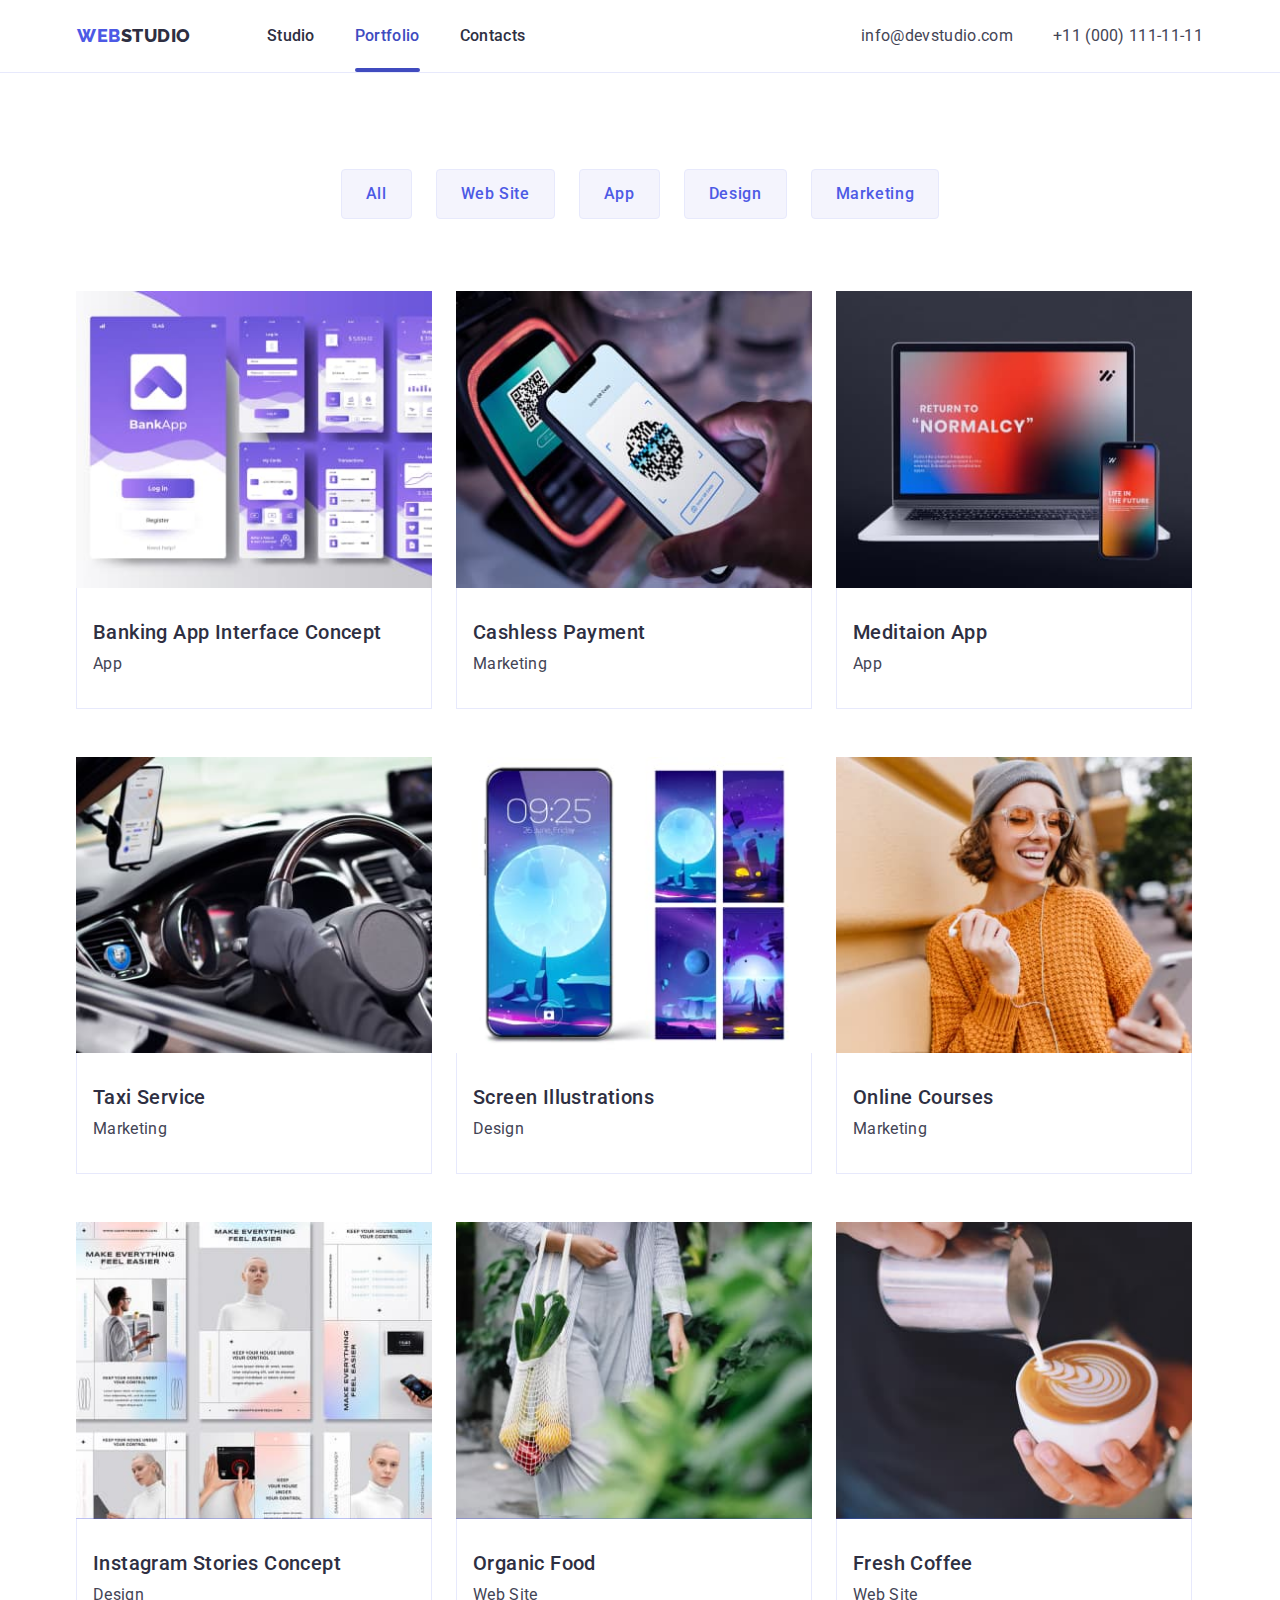
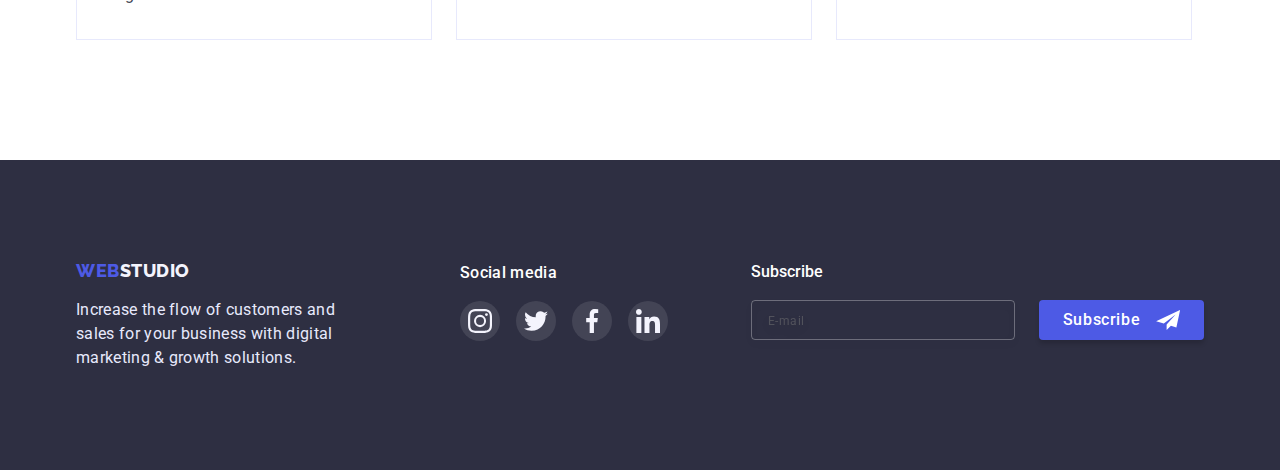
==== commit e373b71a: "tablet" ====
--- a/portfolio.html
+++ b/portfolio.html
@@ -257,45 +257,46 @@
     <footer class="footer">
       <!-- Text footer -->
       <div class="footer-list container">
-        <div class="logo-footer">
-          <a href="./index.html" class="footer-logo"
-            ><span class="footer-logo-text"> Web</span>Studio</a
-          >
-          <p class="footer-text">
-            Increase the flow of customers and sales for your business with
-            digital marketing & growth solutions.
-          </p>
-        </div>
-        <!-- Social -->
-
-        <div class="footer-social">
-          <b class="social-text">Social media</b>
-          <ul class="social-footer">
-            <li class="social-item">
-              <a class="footer-social-link" href=""
-                ><svg width="24" height="24" class="social-icon">
-                  <use href="./images/symbol-defs.svg#instagram"></use></svg
-              ></a>
-            </li>
-            <li class="social-item">
-              <a class="footer-social-link" href=""
-                ><svg class="social-icon" width="24" height="24">
-                  <use href="./images/symbol-defs.svg#twitter"></use></svg
-              ></a>
-            </li>
-            <li class="social-item">
-              <a class="footer-social-link" href=""
-                ><svg class="social-icon" width="24" height="24">
-                  <use href="./images/symbol-defs.svg#facebook"></use></svg
-              ></a>
-            </li>
-            <li class="social-item">
-              <a class="footer-social-link" href=""
-                ><svg class="social-icon" width="24" height="24">
-                  <use href="./images/symbol-defs.svg#linkedin"></use></svg
-              ></a>
-            </li>
-          </ul>
+        <div class="footer-wrap">
+          <div class="logo-footer">
+            <a href="./index.html" class="footer-logo logo"
+              ><span class="footer-logo-text"> Web</span>Studio</a
+            >
+            <p class="footer-text">
+              Increase the flow of customers and sales for your business with
+              digital marketing & growth solutions.
+            </p>
+          </div>
+          <!-- Social -->
+          <div class="footer-social">
+            <b class="social-text">Social media</b>
+            <ul class="social-footer">
+              <li class="social-item">
+                <a class="footer-social-link" href=""
+                  ><svg width="24" height="24" class="social-icon">
+                    <use href="./images/symbol-defs.svg#instagram"></use></svg
+                ></a>
+              </li>
+              <li class="social-item">
+                <a class="footer-social-link" href=""
+                  ><svg class="social-icon" width="24" height="24">
+                    <use href="./images/symbol-defs.svg#twitter"></use></svg
+                ></a>
+              </li>
+              <li class="social-item">
+                <a class="footer-social-link" href=""
+                  ><svg class="social-icon" width="24" height="24">
+                    <use href="./images/symbol-defs.svg#facebook"></use></svg
+                ></a>
+              </li>
+              <li class="social-item">
+                <a class="footer-social-link" href=""
+                  ><svg class="social-icon" width="24" height="24">
+                    <use href="./images/symbol-defs.svg#linkedin"></use></svg
+                ></a>
+              </li>
+            </ul>
+          </div>
         </div>
         <div class="footer-form-subskribe">
           <p class="footer-form-desc">Subscribe</p>
@@ -317,5 +318,7 @@
         </div>
       </div>
     </footer>
+    <script src="./js/modal.js"></script>
+    <script defer src="./js/mobile-menu.js"></script>
   </body>
 </html>
--- a/css/style.css
+++ b/css/style.css
@@ -379,9 +379,6 @@
   letter-spacing: 0.02em;
   color: var(--primary-text-color);
 }
-.address li {
-  margin-right: 40px;
-}
 .address li:last-child {
   margin-right: 0px;
 }
@@ -442,25 +439,27 @@
   flex-wrap: wrap;
   justify-content: center;
   margin-bottom: 72px;
-}
-.filter .item {
+  column-gap: 24px;
+}
+/* .filter .item {
   margin-right: 24px;
-}
+} */
 .filter .item:last-child {
   margin-right: 0px;
 }
 .project {
   display: flex;
   flex-wrap: wrap;
+  column-gap: 24px;
+
+  row-gap: 48px;
 }
 .project .item {
   width: 360px;
-  margin-right: 24px;
-  margin-bottom: 48px;
-}
-.project > .item:nth-child(3n) {
+}
+/* .project > .item:nth-child(3n) {
   margin-right: 0px;
-}
+} */
 
 .fuature {
   padding-bottom: 120px;
--- a/css/tablet.css
+++ b/css/tablet.css
@@ -13,7 +13,9 @@
   .nav-item {
     display: inline-block;
   }
-
+  .fuature {
+    display: none;
+  }
   .header-container {
     justify-content: space-between;
     width: 100%;
@@ -134,9 +136,9 @@
     row-gap: 64px;
     column-gap: 24px;
   }
-  .item {
+  /* .item {
     flex-basis: calc((100% - 24px) / 2);
-  }
+  } */
   .team-container {
     padding-bottom: 104px;
   }
--- a/css/desktop.css
+++ b/css/desktop.css
@@ -56,9 +56,9 @@
     flex-wrap: wrap;
     gap: 24px;
   }
-  .item {
+  /* .item {
     flex-basis: calc((100% - 72px) / 4);
-  }
+  } */
   .team-section {
     padding-top: 120px;
     padding-bottom: 120px;
@@ -82,10 +82,12 @@
     padding-top: 120px;
     padding-bottom: 120px;
   }
-  .item {
+  /* .item {
     width: calc((100% - 72px) / 4);
+  } */
+  .fuature {
+    display: block;
   }
-
   /* ---------------CUSTOMERS----------------- */
   .customers {
     padding-top: 120px;
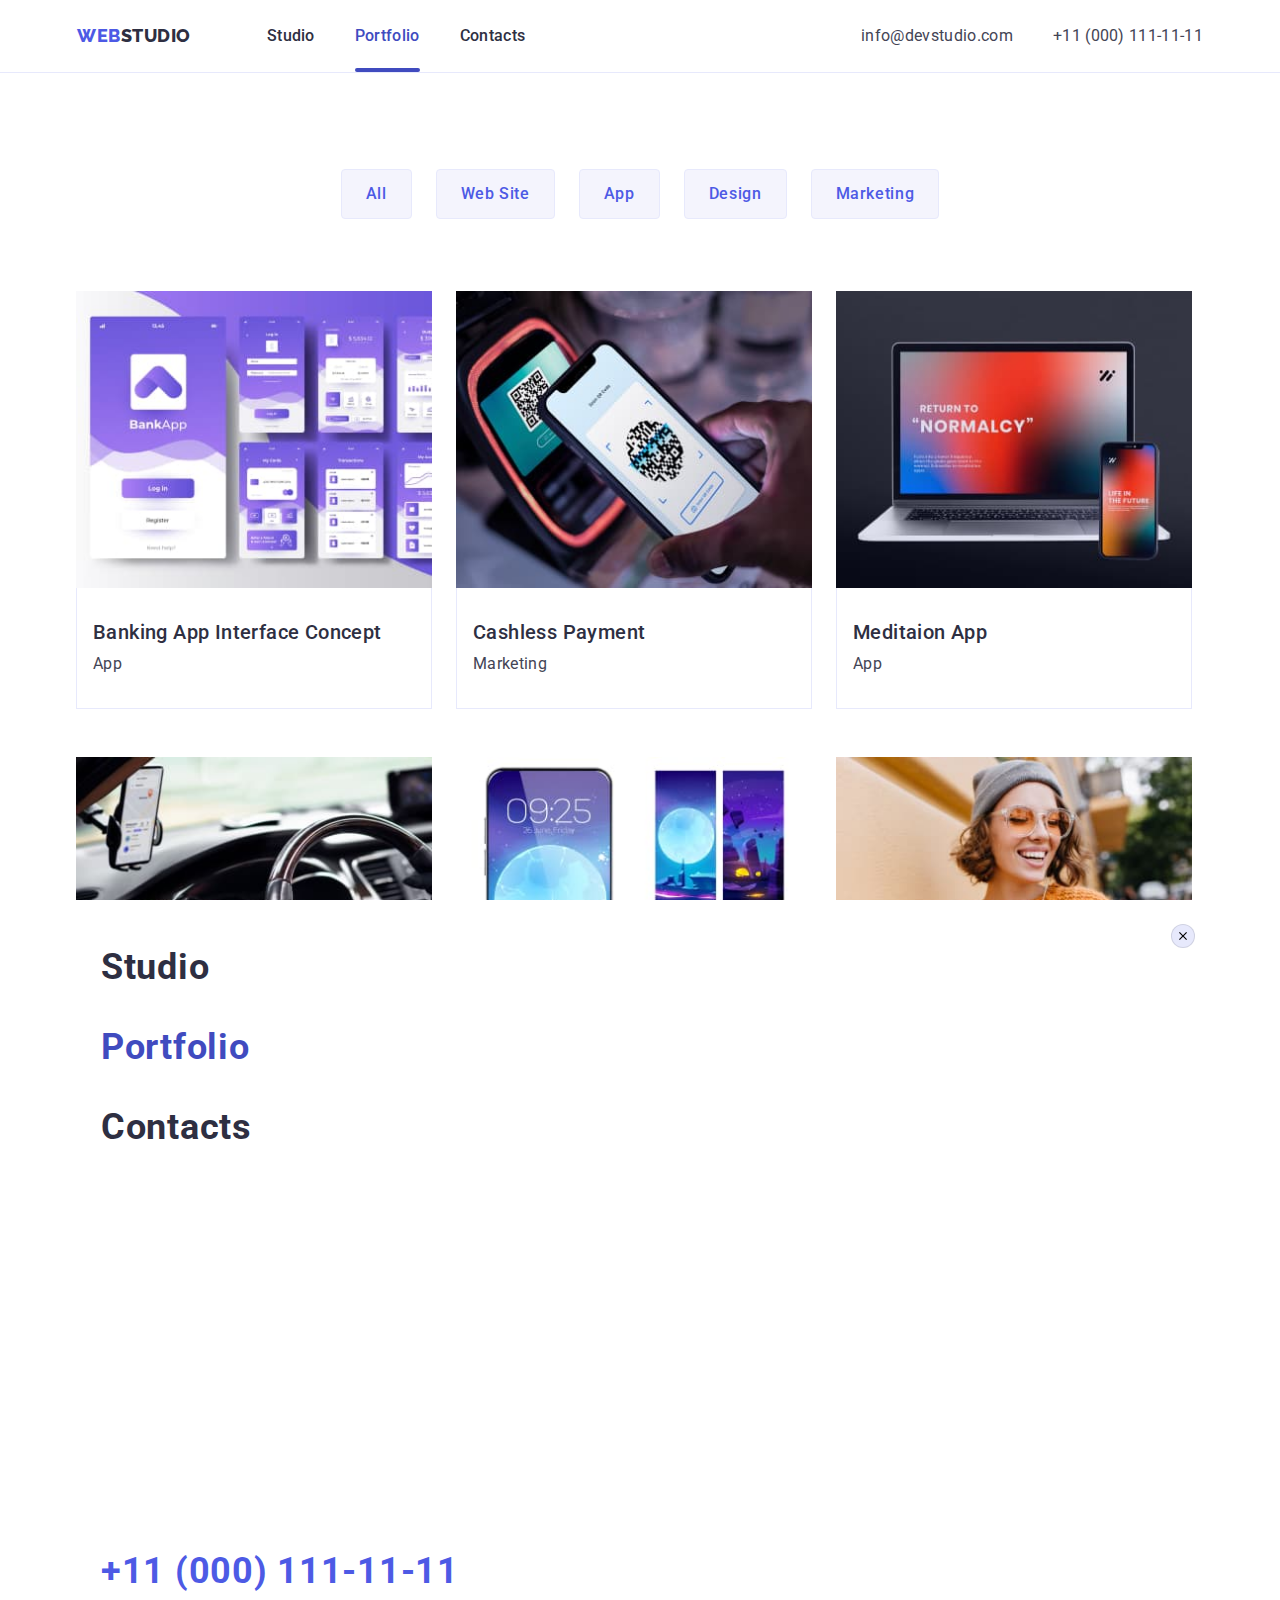
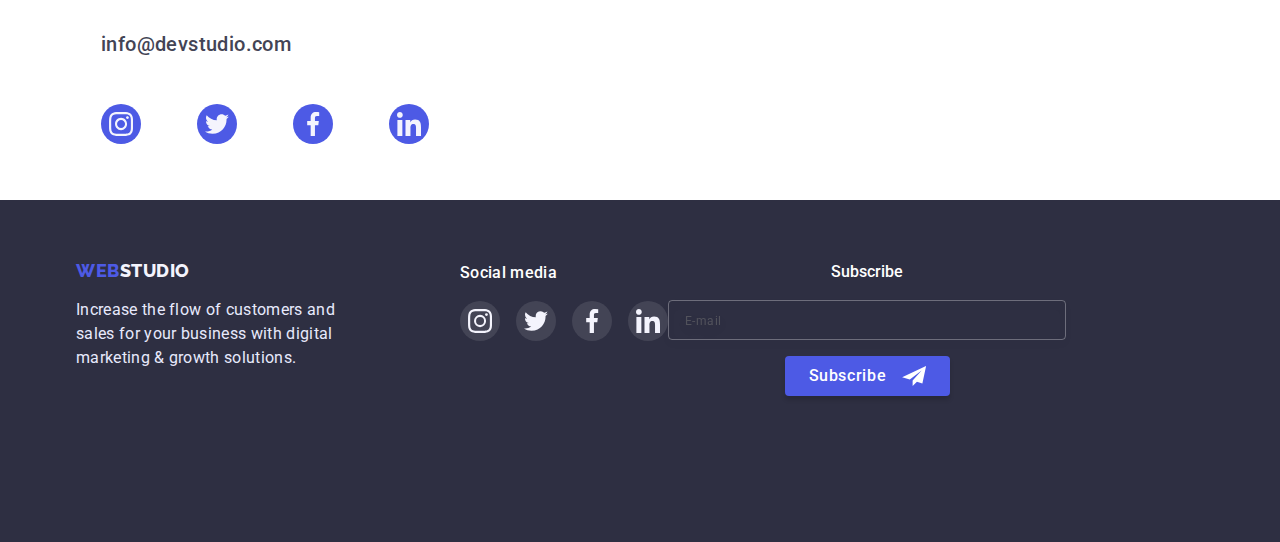
==== commit 4b149500: "comit" ====
--- a/portfolio.html
+++ b/portfolio.html
@@ -60,6 +60,99 @@
               </li>
             </ul>
           </address>
+          <button type="button" class="mobile-menu-open js-open-menu">
+            <svg class="mobile-menu-open-icon" width="32" height="22">
+              <use href="./images/icon.svg#icon-hamburger-open"></use>
+            </svg>
+          </button>
+          <div class="mobile-menu js-menu-container">
+            <div class="container mobile-container-all">
+              <button
+                class="mobile-button-closer js-close-menu button"
+                type="button"
+              >
+                <svg width="8" height="8">
+                  <use href="./images/client-sprite.svg#close-btn"></use>
+                </svg>
+              </button>
+
+              <div class="mobile-container">
+                <nav class="mobile-menu-all-nav">
+                  <ul class="mobile-menu-list list">
+                    <li class="mobile-menu-item">
+                      <a href="./index.html" class="mobile-menu-link link"
+                        >Studio</a
+                      >
+                    </li>
+                    <li class="mobile-menu-item">
+                      <a
+                        href="./portfolio.html"
+                        class="mobile-menu-link link current"
+                        >Portfolio</a
+                      >
+                    </li>
+                    <li class="mobile-menu-item list">
+                      <a href="" class="mobile-menu-link link">Contacts</a>
+                    </li>
+                  </ul>
+                </nav>
+                <address class="mobile-menu-address">
+                  <ul class="mobile-menu-address-list list">
+                    <li>
+                      <a href="tel:+110001111111" class="link mobile-menu-phone"
+                        >+11 (000) 111-11-11</a
+                      >
+                    </li>
+                    <li>
+                      <a
+                        href="mailto:info@devstudio.com"
+                        class="link mobile-menu-email"
+                        >info@devstudio.com</a
+                      >
+                    </li>
+                  </ul>
+                  <ul class="list social-list">
+                    <li class="social-item">
+                      <a class="social-link link" href="">
+                        <svg width="24" height="24" class="social-icon">
+                          <use
+                            href="./images/symbol-defs.svg#icon-instagram"
+                          ></use>
+                        </svg>
+                      </a>
+                    </li>
+                    <li class="social-item">
+                      <a class="social-link link" href="">
+                        <svg width="24" height="24" class="social-icon">
+                          <use
+                            href="./images/symbol-defs.svg#icon-twitter"
+                          ></use>
+                        </svg>
+                      </a>
+                    </li>
+                    <li class="social-item">
+                      <a class="social-link link" href="">
+                        <svg width="24" height="24" class="social-icon">
+                          <use
+                            href="./images/symbol-defs.svg#icon-facebook"
+                          ></use>
+                        </svg>
+                      </a>
+                    </li>
+                    <li class="social-item">
+                      <a class="social-link link" href="">
+                        <svg width="24" height="24" class="social-icon">
+                          <use
+                            href="./images/symbol-defs.svg#icon-linkedin"
+                          ></use>
+                        </svg>
+                      </a>
+                    </li>
+                  </ul>
+                </address>
+              </div>
+            </div>
+          </div>
         </nav>
       </div>
     </header>
@@ -299,14 +392,16 @@
           </div>
         </div>
         <div class="footer-form-subskribe">
-          <p class="footer-form-desc">Subscribe</p>
           <form class="footer-form-field">
-            <input
-              name="user_email"
-              class="footer-form-input"
-              placeholder="E-mail"
-              required
-            />
+            <div class="mobile-subscribe">
+              <p class="footer-form-desc">Subscribe</p>
+              <input
+                name="user_email"
+                class="footer-form-input"
+                placeholder="E-mail"
+                required
+              />
+            </div>
             <button type="submit" class="footer-btn-submit">
               Subscribe
               <span class="svg-subscribe-icon">
--- a/css/style.css
+++ b/css/style.css
@@ -752,7 +752,7 @@
 }
 .modal-text {
   display: block;
-
+  margin-top: 72px;
   margin-bottom: 16px;
   font-weight: 500;
   font-size: 16px;
@@ -1001,3 +1001,75 @@
   border-color: var(--active-color);
   outline: none;
 }
+
+.mobile-menu {
+  position: fixed;
+  z-index: 1;
+  top: 0;
+  left: 0;
+  width: 100%;
+  height: 100%;
+  background-color: #ffffff;
+  transform: translateY(100%);
+}
+
+.mobile-container-all {
+  padding: 24px 24px 40px 40px;
+  height: 100%;
+  max-width: 428px;
+}
+
+.mobile-menu.is-open {
+  transform: translateX(0);
+}
+
+.mobile-container {
+  height: 100%;
+  display: flex;
+  flex-direction: column;
+  justify-content: space-between;
+  overflow-y: auto;
+}
+
+.mobile-button-closer {
+  width: 24px;
+  height: 24px;
+  border-radius: 50%;
+  background: #e7e9fc;
+  border: 1px solid rgba(0, 0, 0, 0.1);
+  cursor: pointer;
+  padding: 0;
+
+  display: flex;
+  justify-content: center;
+  align-items: center;
+  margin-left: auto;
+}
+
+.mobile-menu-list {
+  display: flex;
+  flex-direction: column;
+  gap: 40px;
+}
+
+.mobile-menu-link {
+  font-weight: 700;
+  font-size: 36px;
+  line-height: 1.11;
+  letter-spacing: 0.02em;
+  text-transform: capitalize;
+  color: var(--title-text-color);
+}
+.current {
+  color: var(--active-color);
+}
+.link {
+  text-decoration: none;
+}
+.mobile-menu-address {
+  margin-bottom: 40px;
+  font-style: normal;
+}
+.mobile-menu-address-list {
+  padding-bottom: 48px;
+}
--- a/css/mobile.css
+++ b/css/mobile.css
@@ -15,8 +15,71 @@
   .team-container {
     max-width: 294px;
   }
-  .first-section-title {
+  .hero-title {
     width: 320px;
+
+    color: #ffffff;
+    text-align: center;
+    letter-spacing: 0.02em;
+    margin-left: auto;
+    margin-right: auto;
+    font-size: 36px;
+    line-height: 1.11;
+  }
+  .nav-list,
+  .address {
+    display: none;
+  }
+  .hero {
+    width: 100%;
+  }
+  .main-nav {
+    justify-content: space-between;
+  }
+  .header-container {
+    align-items: center;
+    padding: 24px 16px;
+    max-width: 428px;
+    margin-left: auto;
+    margin-right: auto;
+  }
+  .mobile-menu-phone {
+    font-size: 36px;
+    font-weight: 700;
+
+    line-height: 1.11;
+    letter-spacing: 0.02em;
+    text-transform: capitalize;
+    color: var(--filter-btn-color);
+    padding-bottom: 40px;
+  }
+  .mobile-menu-email {
+    font-weight: 500;
+    font-size: 20px;
+    line-height: 1.2;
+    letter-spacing: 0.02em;
+    color: var(--primary-text-color);
+  }
+  .modal {
+    position: absolute;
+    top: 50%;
+    left: 50%;
+    transform: translate(-50%, -50%) scale(1);
+    overflow-y: auto;
+    width: calc(100% - 36px);
+    height: 90%;
+    max-width: 392px;
+    max-height: 586px;
+    background-color: #fcfcfc;
+    box-shadow: 0px 1px 1px rgba(0, 0, 0, 0.14), 0px 1px 3px rgba(0, 0, 0, 0.12),
+      0px 2px 1px rgba(0, 0, 0, 0.2);
+    border-radius: 4px;
+    padding: 24px 16px;
+    transition: transform 250ms cubic-bezier(0.4, 0, 0.2, 1);
+  }
+  .link {
+    text-decoration: none;
+    display: inline-block;
   }
   .team-list {
     margin: 0 auto;
@@ -26,6 +89,152 @@
     justify-content: center;
     flex-wrap: nowrap;
     row-gap: 72px;
+  }
+  .social-list {
+    display: flex;
+    max-width: 428px;
+    gap: 56px;
+  }
+  .social-link {
+    display: flex;
+    justify-content: center;
+    align-items: center;
+    margin: 0;
+    padding: 0;
+    border: none;
+    width: 100%;
+    height: 100%;
+    background-color: var(--filter-btn-color);
+    border-radius: 50%;
+    color: #f4f4fd;
+    transition-property: background-color;
+    transition-duration: 250ms;
+    transition-timing-function: cubic-bezier(0.4, 0, 0.2, 1);
+  }
+  .social-item {
+    width: 40px;
+    height: 40px;
+  }
+  .advantages-list {
+    padding-top: 96px;
+    padding-bottom: 96px;
+  }
+  .mobile-advantages {
+    margin-left: auto;
+    margin-right: auto;
+    max-width: 428px;
+    padding-left: 15px;
+    padding-right: 15px;
+  }
+  .advantages {
+    display: flex;
+    flex-direction: column;
+    gap: 72px;
+  }
+  .section-title {
+    margin-bottom: 8px;
+    text-align: center;
+    font-weight: 700;
+    font-size: 36px;
+    line-height: 40px;
+    text-align: center;
+    letter-spacing: 0.02em;
+    text-transform: capitalize;
+  }
+  .section-text {
+    font-size: 16px;
+    line-height: 1.5;
+    letter-spacing: 0.02em;
+    font-weight: 500;
+  }
+
+  .fuature {
+    display: none;
+  }
+  .advantages .item {
+    width: 100%;
+  }
+  .mobile-customers {
+    margin-left: auto;
+    margin-right: auto;
+    max-width: 428px;
+    padding-left: 15px;
+    padding-right: 15px;
+  }
+  .client {
+    display: flex;
+    flex-wrap: wrap;
+    justify-content: space-between;
+    align-items: center;
+    column-gap: 16px;
+    row-gap: 72px;
+  }
+  .client-list {
+    width: calc((100% - 16px) / 2);
+    height: 88px;
+  }
+  .footer-list {
+    margin-left: auto;
+    margin-right: auto;
+    max-width: 428px;
+    padding-left: 15px;
+    padding-right: 15px;
+    display: flex;
+    flex-direction: column;
+    align-items: center;
+  }
+  .footer-wrap {
+    margin-bottom: 72px;
+  }
+  .footer-form-subskribe {
+    display: flex;
+    flex-direction: column;
+    align-items: center;
+    width: 100%;
+  }
+  .footer-form-input {
+    width: 398px;
+  }
+  .footer-form-field {
+    flex-direction: column;
+  }
+  .footer-text {
+    margin-bottom: 72px;
+  }
+  .logo-footer {
+    display: flex;
+    flex-direction: column;
+    align-items: center;
+  }
+  .footer-social {
+    display: flex;
+    flex-direction: column;
+    align-items: center;
+  }
+  .mobile-subscribe {
+    margin-bottom: 16px;
+    width: 100%;
+    display: flex;
+    flex-direction: column;
+    align-items: center;
+  }
+  .footer-btn-submit {
+    display: flex;
+    justify-content: space-between;
+    align-items: center;
+    min-width: 164px;
+    height: 40px;
+    padding: 8px 24px;
+    border: 0 solid transparent;
+    border-radius: 4px;
+    background-color: var(--header-logo-color);
+    color: #ffffff;
+    letter-spacing: 0.04em;
+    font-weight: 500;
+    line-height: 1.5;
+    cursor: pointer;
+    margin-left: auto;
+    margin-right: auto;
   }
 }
 
@@ -35,7 +244,15 @@
         rgba(46, 47, 66, 0.7),
         rgba(46, 47, 66, 0.7)
       ),
-      url(../images1/background-tablet.jpg);
+      url(../images/peopleoffice.jpg);
+
+    background-size: cover;
+    background-position: center;
+
+    margin: 0 auto;
+    padding-top: 112px;
+    padding-bottom: 112px;
+    text-align: center;
   }
 
   @media (min-device-pixel-ratio: 2),
@@ -46,7 +263,7 @@
           rgba(46, 47, 66, 0.7),
           rgba(46, 47, 66, 0.7)
         ),
-        url(../images1/background-tablet-2x.jpg);
+        url(../images/peopleoffice.jpg);
     }
   }
 }
--- a/css/tablet.css
+++ b/css/tablet.css
@@ -20,6 +20,9 @@
     justify-content: space-between;
     width: 100%;
     padding: 0 16px;
+  }
+  .mobile-menu-open {
+    display: none;
   }
 
   header .logo {
--- a/css/desktop.css
+++ b/css/desktop.css
@@ -97,6 +97,9 @@
   .client-list {
     width: calc((100% - 120px) / 6);
   }
+  .mobile-menu-open {
+    display: none;
+  }
 
   /* ---------------MODAL--------------------- */
   .modal {
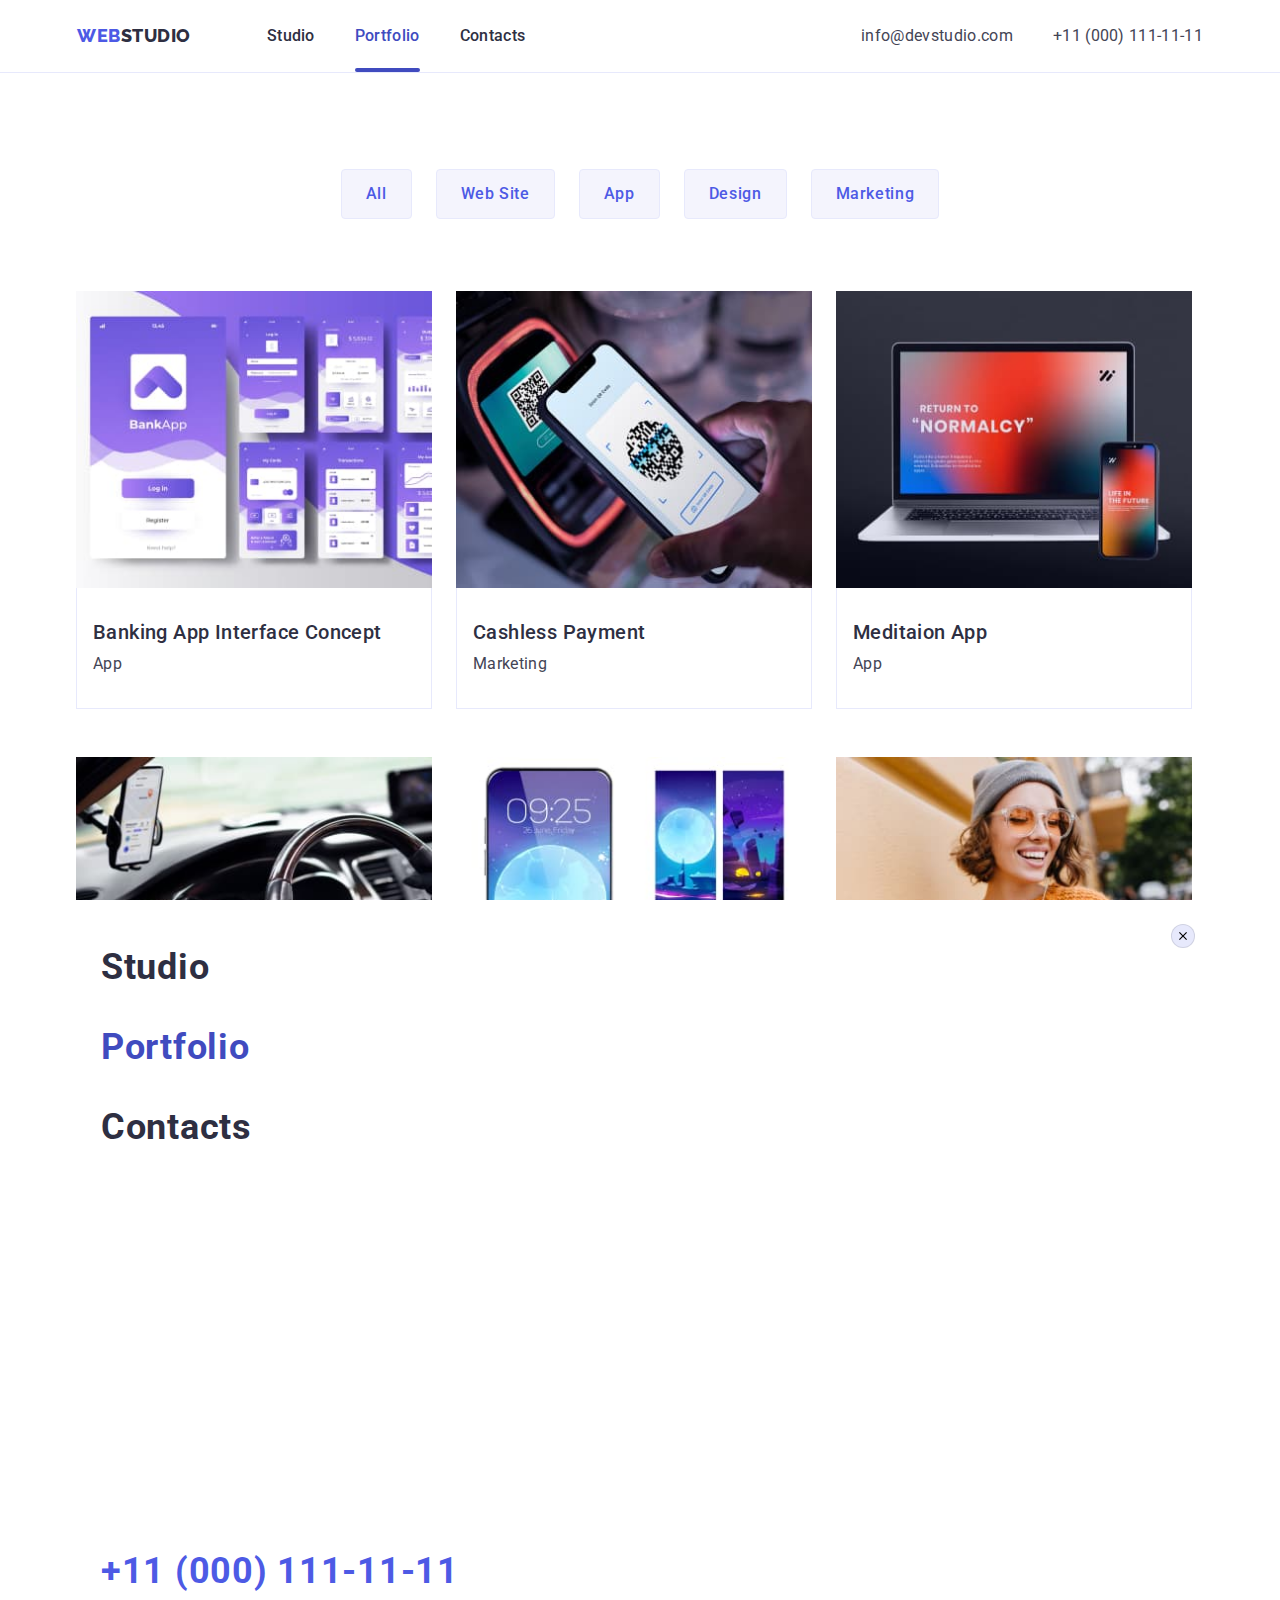
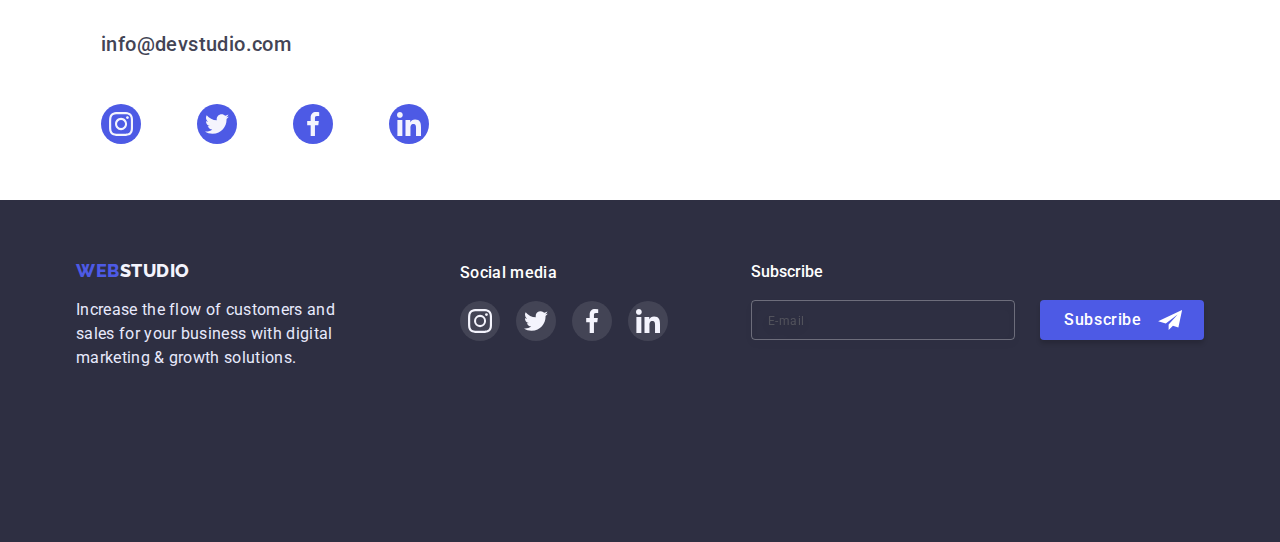
==== commit 0b19e95c: "full" ====
--- a/portfolio.html
+++ b/portfolio.html
@@ -158,7 +158,7 @@
     </header>
     <main>
       <section class="project-list">
-        <div class="container">
+        <div class="container mobile-project-container">
           <h1 class="visually-hidden">Portfolio</h1>
           <!-- Фильтр -->
           <ul class="filter list">
--- a/css/mobile.css
+++ b/css/mobile.css
@@ -111,6 +111,10 @@
     transition-duration: 250ms;
     transition-timing-function: cubic-bezier(0.4, 0, 0.2, 1);
   }
+  .filter {
+    row-gap: 16px;
+    justify-content: flex-start;
+  }
   .social-item {
     width: 40px;
     height: 40px;
@@ -218,6 +222,7 @@
     flex-direction: column;
     align-items: center;
   }
+
   .footer-btn-submit {
     display: flex;
     justify-content: space-between;
@@ -236,6 +241,9 @@
     margin-left: auto;
     margin-right: auto;
   }
+  .mobile-project-container {
+    max-width: 428px;
+  }
 }
 
 @media screen and (min-width: 428px) {
--- a/css/tablet.css
+++ b/css/tablet.css
@@ -147,10 +147,17 @@
   }
   /* ------------section benefit----------------- */
   .advantages {
-    flex-wrap: wrap;
-    flex-direction: row;
+    display: flex;
+    flex-direction: row;
+    flex-wrap: wrap;
     row-gap: 72px;
     column-gap: 24px;
+
+    justify-content: center;
+  }
+
+  .advantages .item {
+    width: 264px;
   }
   .advantages.item {
     width: calc((100% - 24px) / 2);
@@ -205,6 +212,14 @@
   .footer-list {
     flex-direction: column;
   }
+  .mobile-subscribe {
+    align-items: start;
+    margin-bottom: 0;
+  }
+  .footer-wrap {
+    margin-bottom: 0;
+    margin-right: auto;
+  }
   .footer-logo-text {
     margin-bottom: 0;
   }
@@ -232,4 +247,13 @@
   .project .item {
     max-width: 356px;
   }
+  .footer-form-input {
+    width: 264px;
+  }
+  .footer-form-field {
+    flex-direction: row;
+    align-items: flex-end;
+    gap: 24px;
+    width: auto;
+  }
 }
--- a/css/desktop.css
+++ b/css/desktop.css
@@ -82,6 +82,9 @@
     padding-top: 120px;
     padding-bottom: 120px;
   }
+  .advantages {
+    flex-wrap: nowrap;
+  }
   /* .item {
     width: calc((100% - 72px) / 4);
   } */
@@ -124,6 +127,13 @@
     margin-right: auto;
     margin-bottom: 0;
   }
+  .footer-form-subskribe {
+    width: auto;
+  }
+  .mobile-subscribe {
+    align-items: start;
+    margin-bottom: 0;
+  }
   /* ------------------PORTFOLIO-------------- */
   .project-list {
     padding-top: 96px;
@@ -141,4 +151,7 @@
   .card {
     max-width: 360px;
   }
+  .footer-form-input {
+    width: 264px;
+  }
 }
